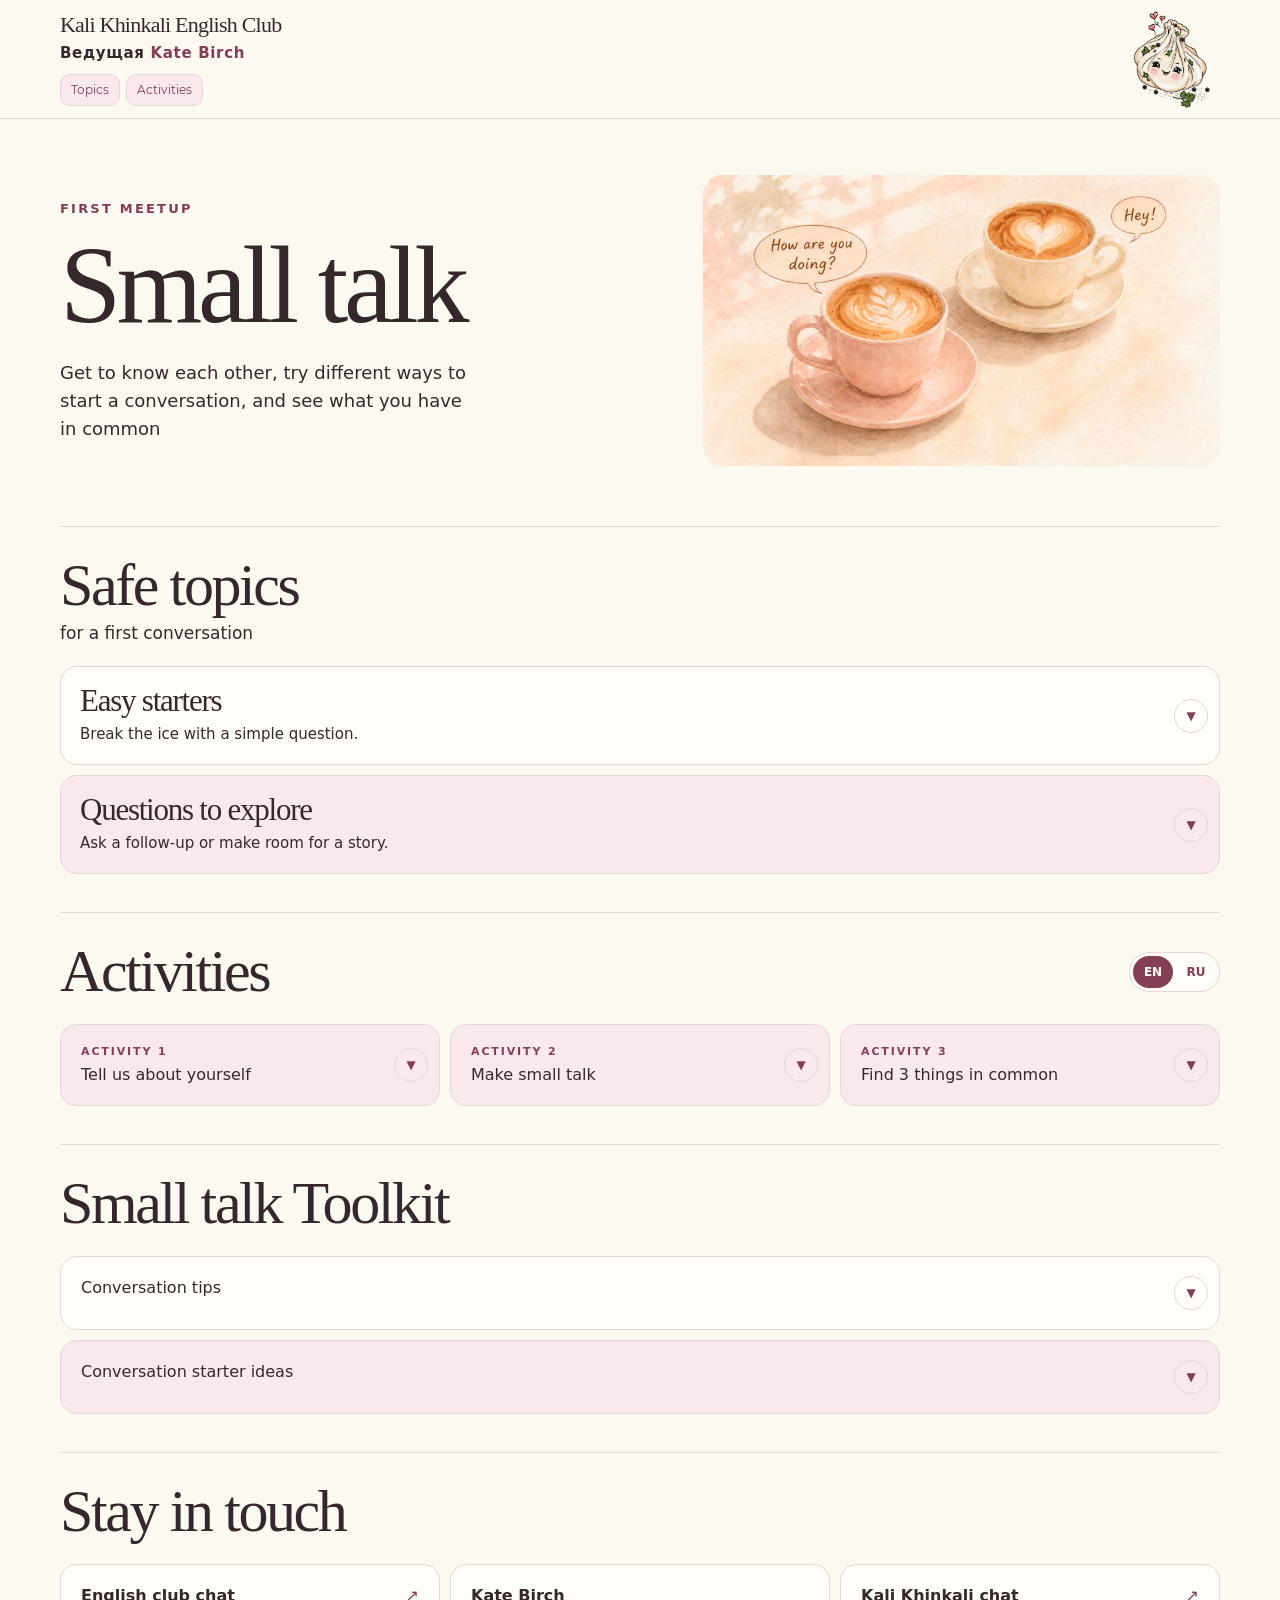
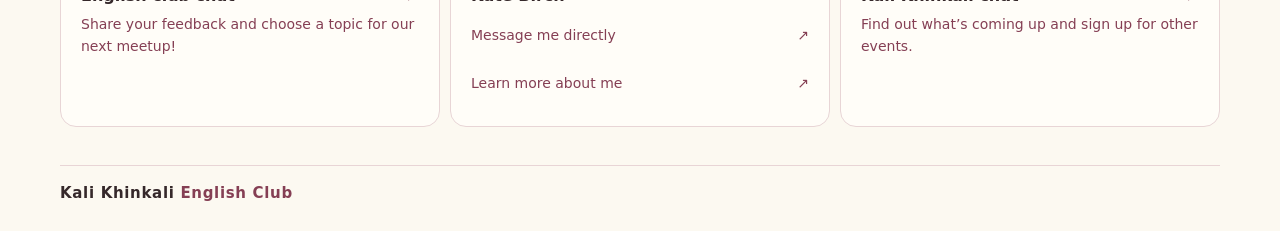
==== hobbies/index.html @ ee6b81dc "delete readme, init hobbies as copy of smalltalk" ====
<!DOCTYPE html>
<html lang="en">
<head>
<meta charset="utf-8">
<meta name="viewport" content="width=device-width,initial-scale=1">
<title>Kali Khinkali English Club · Small Talk</title>
<meta name="theme-color" content="#fcf9f1">
<meta name="description" content="Conversation prompts for the first Kali Khinkali English Club meetup.">
<link rel="stylesheet" href="styles.css">
</head>
<body id="top">
<a class="skip-link" href="#main">Skip to main content</a>
<header><div class="shell"><div class="brand-block"><a class="brand" href="#top">Kali Khinkali English Club</a><p class="host" lang="ru">Ведущая <span lang="en">Kate Birch</span></p></div><nav aria-label="Main navigation"><a href="#ideas">Topics</a><a href="#activities">Activities</a></nav><img class="header-mascot" src="assets/khinkali-cutout.png" width="640" height="640" alt="" aria-hidden="true"></div></header>
<main id="main" class="shell" tabindex="-1">
<section class="hero" aria-labelledby="title">
<div><p class="eyebrow">First meetup</p><h1 id="title">Small talk</h1><p>Get to know each other, try different ways to start a conversation, and see what you have in common</p></div>
<div class="hero-art" aria-hidden="true"><img src="assets/small-talk-coffee.png" width="1672" height="941" alt="" fetchpriority="high"></div>
</section>

<section id="ideas" class="page-section" aria-labelledby="ideas-title">
<div class="section-head"><h2 id="ideas-title"><strong>Safe topics</strong><span class="heading-subtitle">for a first conversation</span></h2></div>
<div class="idea-panels">
<article class="card"><details>
<summary><h3 class="summary-heading"><span class="card-title">Easy starters</span><span class="card-intro">Break the ice with a simple question.</span></h3></summary>
<div class="card-body question-groups"><details class="question-group topic-details"><summary class="topic-toggle"><h4>Getting to know each other</h4></summary><div class="topic-content"><ul><li><details class="question"><summary class="question-toggle"><span>Where are you from?</span><span class="translation-cue" aria-hidden="true">RU</span></summary><p class="question-translation" lang="ru">Откуда ты?</p></details></li><li><details class="question"><summary class="question-toggle"><span>What do you do?</span><span class="translation-cue" aria-hidden="true">RU</span></summary><p class="question-translation" lang="ru">Чем ты занимаешься?</p></details></li><li><details class="question"><summary class="question-toggle"><span>What do you like doing in your free time?</span><span class="translation-cue" aria-hidden="true">RU</span></summary><p class="question-translation" lang="ru">Что тебе нравится делать в свободное время?</p></details></li></ul></div></details><details class="question-group topic-details"><summary class="topic-toggle"><h4>Living in Georgia</h4></summary><div class="topic-content"><ul><li><details class="question"><summary class="question-toggle"><span>How long have you been in Georgia?</span><span class="translation-cue" aria-hidden="true">RU</span></summary><p class="question-translation" lang="ru">Как давно ты в Грузии?</p></details></li><li><details class="question"><summary class="question-toggle"><span>What are your favorite places in the city?</span><span class="translation-cue" aria-hidden="true">RU</span></summary><p class="question-translation" lang="ru">Какие у тебя любимые места в городе?</p></details></li><li><details class="question"><summary class="question-toggle"><span>Have you been anywhere else in Georgia?</span><span class="translation-cue" aria-hidden="true">RU</span></summary><p class="question-translation" lang="ru">Ты бывала где-нибудь ещё в Грузии?</p></details></li><li><details class="question"><summary class="question-toggle"><span>What part of Tbilisi do you live in? How do you like it there?</span><span class="translation-cue" aria-hidden="true">RU</span></summary><p class="question-translation" lang="ru">В каком районе Тбилиси ты живёшь? Как тебе там?</p></details></li><li><details class="question"><summary class="question-toggle"><span>Do you have a favorite Georgian dish?</span><span class="translation-cue" aria-hidden="true">RU</span></summary><p class="question-translation" lang="ru">У тебя есть любимое грузинское блюдо?</p></details></li></ul></div></details><details class="question-group topic-details"><summary class="topic-toggle"><h4>Languages</h4></summary><div class="topic-content"><ul><li><details class="question"><summary class="question-toggle"><span>What languages do you speak?</span><span class="translation-cue" aria-hidden="true">RU</span></summary><p class="question-translation" lang="ru">На каких языках ты говоришь?</p></details></li><li><details class="question"><summary class="question-toggle"><span>Why are you learning English?</span><span class="translation-cue" aria-hidden="true">RU</span></summary><p class="question-translation" lang="ru">Почему ты учишь английский?</p></details></li><li><details class="question"><summary class="question-toggle"><span>Do you speak any Georgian?</span><span class="translation-cue" aria-hidden="true">RU</span></summary><p class="question-translation" lang="ru">Ты говоришь по-грузински?</p></details></li></ul></div></details><details class="question-group topic-details"><summary class="topic-toggle"><h4>Meeting new people</h4></summary><div class="topic-content"><ul><li><details class="question"><summary class="question-toggle"><span>Do you prefer talking to people online or in person?</span><span class="translation-cue" aria-hidden="true">RU</span></summary><p class="question-translation" lang="ru">Ты предпочитаешь общаться с людьми онлайн или лично?</p></details></li><li><details class="question"><summary class="question-toggle"><span>Do you often meet new people in Tbilisi?</span><span class="translation-cue" aria-hidden="true">RU</span></summary><p class="question-translation" lang="ru">Ты часто знакомишься с новыми людьми в Тбилиси?</p></details></li><li><details class="question"><summary class="question-toggle"><span>What kind of events do you like to go to?</span><span class="translation-cue" aria-hidden="true">RU</span></summary><p class="question-translation" lang="ru">На какие мероприятия тебе нравится ходить?</p></details></li></ul></div></details><details class="question-group topic-details"><summary class="topic-toggle"><h4>Traveling</h4></summary><div class="topic-content"><ul><li><details class="question"><summary class="question-toggle"><span>Do you travel a lot?</span><span class="translation-cue" aria-hidden="true">RU</span></summary><p class="question-translation" lang="ru">Ты много путешествуешь?</p></details></li><li><details class="question"><summary class="question-toggle"><span>Where did you go on your last trip?</span><span class="translation-cue" aria-hidden="true">RU</span></summary><p class="question-translation" lang="ru">Куда ты ездила в последний раз?</p></details></li><li><details class="question"><summary class="question-toggle"><span>Where would you like to go next?</span><span class="translation-cue" aria-hidden="true">RU</span></summary><p class="question-translation" lang="ru">Куда тебе хотелось бы поехать в следующий раз?</p></details></li><li><details class="question"><summary class="question-toggle"><span>Where do you dream of going?</span><span class="translation-cue" aria-hidden="true">RU</span></summary><p class="question-translation" lang="ru">Куда ты мечтаешь поехать?</p></details></li></ul></div></details></div>
</details></article>
<article class="card"><details>
<summary><h3 class="summary-heading"><span class="card-title">Questions to explore</span><span class="card-intro">Ask a follow-up or make room for a story.</span></h3></summary>
<div class="card-body question-groups"><details class="question-group topic-details"><summary class="topic-toggle"><h4>Work</h4></summary><div class="topic-content"><span class="prompt-label">For example</span><ul><li><details class="question"><summary class="question-toggle"><span>What do you do?</span><span class="translation-cue" aria-hidden="true">RU</span></summary><p class="question-translation" lang="ru">Чем ты занимаешься?</p></details></li></ul><span class="prompt-label">Follow-ups</span><ul class="follow-up-questions"><li><details class="question"><summary class="question-toggle"><span>How did you get into that kind of work?</span><span class="translation-cue" aria-hidden="true">RU</span></summary><p class="question-translation" lang="ru">Как ты пришла в эту профессию?</p></details></li><li><details class="question"><summary class="question-toggle"><span>What’s a typical workday like for you?</span><span class="translation-cue" aria-hidden="true">RU</span></summary><p class="question-translation" lang="ru">Как проходит твой обычный рабочий день?</p></details></li><li><details class="question"><summary class="question-toggle"><span>What do you enjoy most about your work?</span><span class="translation-cue" aria-hidden="true">RU</span></summary><p class="question-translation" lang="ru">Что тебе больше всего нравится в твоей работе?</p></details></li><li><details class="question"><summary class="question-toggle"><span>What’s the most challenging part of your job?</span><span class="translation-cue" aria-hidden="true">RU</span></summary><p class="question-translation" lang="ru">Что самое сложное в твоей работе?</p></details></li><li><details class="question"><summary class="question-toggle"><span>What surprised you most when you started this job?</span><span class="translation-cue" aria-hidden="true">RU</span></summary><p class="question-translation" lang="ru">Что больше всего удивило тебя, когда ты начала работать на этой работе?</p></details></li></ul><details class="deeper-details"><summary class="deeper-toggle">Go a little deeper</summary><ul><li><details class="question"><summary class="question-toggle"><span>What did you want to be when you were younger?</span><span class="translation-cue" aria-hidden="true">RU</span></summary><p class="question-translation" lang="ru">Кем ты хотела стать в детстве или юности?</p></details></li><li><details class="question"><summary class="question-toggle"><span>What would surprise people about the work you do?</span><span class="translation-cue" aria-hidden="true">RU</span></summary><p class="question-translation" lang="ru">Что могло бы удивить людей в твоей работе?</p></details></li><li><details class="question"><summary class="question-toggle"><span>What’s something you learned at work that’s useful in everyday life?</span><span class="translation-cue" aria-hidden="true">RU</span></summary><p class="question-translation" lang="ru">Чему ты научилась на работе, что пригодилось в повседневной жизни?</p></details></li><li><details class="question"><summary class="question-toggle"><span>If you could try a completely different job for a week, what would you choose? Why?</span><span class="translation-cue" aria-hidden="true">RU</span></summary><p class="question-translation" lang="ru">Если бы можно было на неделю попробовать совершенно другую работу, что бы ты выбрала? Почему?</p></details></li></ul></details></div></details><details class="question-group topic-details"><summary class="topic-toggle"><h4>Living in Georgia</h4></summary><div class="topic-content"><span class="prompt-label">For example</span><ul><li><details class="question"><summary class="question-toggle"><span>How long have you been living in Tbilisi?</span><span class="translation-cue" aria-hidden="true">RU</span></summary><p class="question-translation" lang="ru">Как давно ты живёшь в Тбилиси?</p></details></li></ul><span class="prompt-label">Follow-ups</span><ul class="follow-up-questions"><li><details class="question"><summary class="question-toggle"><span>Why did you choose Georgia?</span><span class="translation-cue" aria-hidden="true">RU</span></summary><p class="question-translation" lang="ru">Почему ты выбрала Грузию?</p></details></li><li><details class="question"><summary class="question-toggle"><span>Have you tried living in any other cities or countries?</span><span class="translation-cue" aria-hidden="true">RU</span></summary><p class="question-translation" lang="ru">Ты пробовала жить в других городах или странах?</p></details></li><li><details class="question"><summary class="question-toggle"><span>Would you like to stay here long term? Why or why not?</span><span class="translation-cue" aria-hidden="true">RU</span></summary><p class="question-translation" lang="ru">Тебе хотелось бы остаться здесь надолго? Почему да или почему нет?</p></details></li></ul><details class="deeper-details"><summary class="deeper-toggle">Go a little deeper</summary><ul><li><details class="question"><summary class="question-toggle"><span>What was your first impression of Tbilisi? Has it changed?</span><span class="translation-cue" aria-hidden="true">RU</span></summary><p class="question-translation" lang="ru">Каким было твоё первое впечатление от Тбилиси? Изменилось ли оно?</p></details></li><li><details class="question"><summary class="question-toggle"><span>Have you picked up any new habits since you moved here?</span><span class="translation-cue" aria-hidden="true">RU</span></summary><p class="question-translation" lang="ru">Появились ли у тебя новые привычки после переезда сюда?</p></details></li><li><details class="question"><summary class="question-toggle"><span>Does Tbilisi feel like home to you? If so, when did it start to feel that way?</span><span class="translation-cue" aria-hidden="true">RU</span></summary><p class="question-translation" lang="ru">Чувствуешь ли ты себя в Тбилиси как дома? Если да, когда появилось это ощущение?</p></details></li></ul></details></div></details><details class="question-group topic-details"><summary class="topic-toggle"><h4>Languages</h4></summary><div class="topic-content"><span class="prompt-label">For example</span><ul><li><details class="question"><summary class="question-toggle"><span>Why are you learning English?</span><span class="translation-cue" aria-hidden="true">RU</span></summary><p class="question-translation" lang="ru">Почему ты учишь английский?</p></details></li></ul><span class="prompt-label">Follow-ups</span><ul class="follow-up-questions"><li><details class="question"><summary class="question-toggle"><span>Who do you usually speak English with?</span><span class="translation-cue" aria-hidden="true">RU</span></summary><p class="question-translation" lang="ru">С кем ты обычно говоришь по-английски?</p></details></li><li><details class="question"><summary class="question-toggle"><span>What do you like doing in English?</span><span class="translation-cue" aria-hidden="true">RU</span></summary><p class="question-translation" lang="ru">Что тебе нравится делать на английском?</p></details></li><li><details class="question"><summary class="question-toggle"><span>What would you like to improve?</span><span class="translation-cue" aria-hidden="true">RU</span></summary><p class="question-translation" lang="ru">Что тебе хотелось бы улучшить?</p></details></li><li><details class="question"><summary class="question-toggle"><span>What’s the hardest part of learning English for you?</span><span class="translation-cue" aria-hidden="true">RU</span></summary><p class="question-translation" lang="ru">Что для тебя самое сложное в изучении английского?</p></details></li><li><details class="question"><summary class="question-toggle"><span>What helps you learn English?</span><span class="translation-cue" aria-hidden="true">RU</span></summary><p class="question-translation" lang="ru">Что помогает тебе учить английский?</p></details></li></ul><details class="deeper-details"><summary class="deeper-toggle">Go a little deeper</summary><ul><li><details class="question"><summary class="question-toggle"><span>Do you feel like a different person when you speak another language? In what way?</span><span class="translation-cue" aria-hidden="true">RU</span></summary><p class="question-translation" lang="ru">Чувствуешь ли ты себя другим человеком, когда говоришь на другом языке? В чём это проявляется?</p></details></li><li><details class="question"><summary class="question-toggle"><span>Do you remember the first time you spoke English with someone from another country? How did you feel?</span><span class="translation-cue" aria-hidden="true">RU</span></summary><p class="question-translation" lang="ru">Ты помнишь, как впервые говорила по-английски с человеком из другой страны? Что ты чувствовала?</p></details></li><li><details class="question"><summary class="question-toggle"><span>Have you ever had a funny or embarrassing moment while speaking another language? What happened?</span><span class="translation-cue" aria-hidden="true">RU</span></summary><p class="question-translation" lang="ru">Бывали ли у тебя смешные или неловкие ситуации, когда ты говорила на другом языке? Что произошло?</p></details></li></ul></details></div></details><details class="question-group topic-details"><summary class="topic-toggle"><h4>Meeting new people</h4></summary><div class="topic-content"><span class="prompt-label">For example</span><ul><li><details class="question"><summary class="question-toggle"><span>Where do you usually meet new people?</span><span class="translation-cue" aria-hidden="true">RU</span></summary><p class="question-translation" lang="ru">Где ты обычно знакомишься с новыми людьми?</p></details></li></ul><span class="prompt-label">Follow-ups</span><ul class="follow-up-questions"><li><details class="question"><summary class="question-toggle"><span>Are you more of an introvert or an extrovert? Why do you think so?</span><span class="translation-cue" aria-hidden="true">RU</span></summary><p class="question-translation" lang="ru">Ты скорее интроверт или экстраверт? Почему ты так думаешь?</p></details></li><li><details class="question"><summary class="question-toggle"><span>Do you prefer talking one-on-one or in a big group?</span><span class="translation-cue" aria-hidden="true">RU</span></summary><p class="question-translation" lang="ru">Ты предпочитаешь общаться один на один или в большой компании?</p></details></li><li><details class="question"><summary class="question-toggle"><span>What do you think about online communication?</span><span class="translation-cue" aria-hidden="true">RU</span></summary><p class="question-translation" lang="ru">Что ты думаешь об общении онлайн?</p></details></li><li><details class="question"><summary class="question-toggle"><span>Do you think you can make real friends at events like this?</span><span class="translation-cue" aria-hidden="true">RU</span></summary><p class="question-translation" lang="ru">Как ты думаешь, можно ли найти настоящих друзей на таких мероприятиях?</p></details></li><li><details class="question"><summary class="question-toggle"><span>Have you ever tried to make friends with someone from another country?</span><span class="translation-cue" aria-hidden="true">RU</span></summary><p class="question-translation" lang="ru">Ты когда-нибудь пробовала подружиться с человеком из другой страны?</p></details></li></ul><details class="deeper-details"><summary class="deeper-toggle">Go a little deeper</summary><ul><li><details class="question"><summary class="question-toggle"><span>Have you made any friends in Tbilisi yet? If so, what advice would you give someone who’s new here?</span><span class="translation-cue" aria-hidden="true">RU</span></summary><p class="question-translation" lang="ru">Ты уже нашла друзей в Тбилиси? Если да, что бы ты посоветовала тем, кто только приехал?</p></details></li><li><details class="question"><summary class="question-toggle"><span>What makes you want to see someone again after meeting them for the first time?</span><span class="translation-cue" aria-hidden="true">RU</span></summary><p class="question-translation" lang="ru">Что вызывает у тебя желание снова увидеться с человеком после первого знакомства?</p></details></li><li><details class="question"><summary class="question-toggle"><span>When do you start thinking of someone as a friend?</span><span class="translation-cue" aria-hidden="true">RU</span></summary><p class="question-translation" lang="ru">В какой момент ты начинаешь считать человека другом?</p></details></li><li><details class="question"><summary class="question-toggle"><span>Have you ever met someone you didn’t think you’d get along with at first but ended up becoming friends with? What changed?</span><span class="translation-cue" aria-hidden="true">RU</span></summary><p class="question-translation" lang="ru">Бывало ли так, что сначала тебе казалось, что вы с человеком не поладите, а в итоге вы подружились? Что изменилось?</p></details></li><li><details class="question"><summary class="question-toggle"><span>Have you ever become friends with someone whose life was very different from yours? What brought you together?</span><span class="translation-cue" aria-hidden="true">RU</span></summary><p class="question-translation" lang="ru">Случалось ли тебе подружиться с человеком, чья жизнь сильно отличалась от твоей? Что вас сблизило?</p></details></li></ul></details></div></details><details class="question-group topic-details"><summary class="topic-toggle"><h4>Traveling</h4></summary><div class="topic-content"><span class="prompt-label">For example</span><ul><li><details class="question"><summary class="question-toggle"><span>Do you travel a lot?</span><span class="translation-cue" aria-hidden="true">RU</span></summary><p class="question-translation" lang="ru">Ты много путешествуешь?</p></details></li></ul><span class="prompt-label">Follow-ups</span><ul class="follow-up-questions"><li><details class="question"><summary class="question-toggle"><span>Do you prefer traveling alone or with other people?</span><span class="translation-cue" aria-hidden="true">RU</span></summary><p class="question-translation" lang="ru">Ты предпочитаешь путешествовать в одиночку или с другими людьми?</p></details></li><li><details class="question"><summary class="question-toggle"><span>Do you usually plan your trips in advance or just go with the flow?</span><span class="translation-cue" aria-hidden="true">RU</span></summary><p class="question-translation" lang="ru">Ты обычно планируешь поездки заранее или действуешь по обстоятельствам?</p></details></li><li><details class="question"><summary class="question-toggle"><span>Is there anywhere in Georgia you’d like to visit?</span><span class="translation-cue" aria-hidden="true">RU</span></summary><p class="question-translation" lang="ru">Есть ли в Грузии место, которое тебе хотелось бы посетить?</p></details></li><li><details class="question"><summary class="question-toggle"><span>Is there a place you’re gonna visit soon?</span><span class="translation-cue" aria-hidden="true">RU</span></summary><p class="question-translation" lang="ru">Есть ли место, куда ты собираешься поехать в ближайшее время?</p></details></li></ul><details class="deeper-details"><summary class="deeper-toggle">Go a little deeper</summary><ul><li><details class="question"><summary class="question-toggle"><span>Why do people travel?</span><span class="translation-cue" aria-hidden="true">RU</span></summary><p class="question-translation" lang="ru">Почему люди путешествуют?</p></details></li><li><details class="question"><summary class="question-toggle"><span>What’s the most beautiful place you’ve ever visited? What made it so special?</span><span class="translation-cue" aria-hidden="true">RU</span></summary><p class="question-translation" lang="ru">Какое самое красивое место ты когда-либо посещала? Что сделало его таким особенным?</p></details></li><li><details class="question"><summary class="question-toggle"><span>Is there a place that disappointed you?</span><span class="translation-cue" aria-hidden="true">RU</span></summary><p class="question-translation" lang="ru">Есть ли место, которое тебя разочаровало?</p></details></li><li><details class="question"><summary class="question-toggle"><span>Could you live as a nomad? Why?</span><span class="translation-cue" aria-hidden="true">RU</span></summary><p class="question-translation" lang="ru">Ты смогла бы вести кочевой образ жизни? Почему?</p></details></li><li><details class="question"><summary class="question-toggle"><span>If you were a tourist in Georgia, what would you visit first?</span><span class="translation-cue" aria-hidden="true">RU</span></summary><p class="question-translation" lang="ru">Если бы ты была туристкой в Грузии, что бы ты посетила в первую очередь?</p></details></li><li><details class="question"><summary class="question-toggle"><span>Have you ever visited a place and thought, “I could live here”? What made you feel that way?</span><span class="translation-cue" aria-hidden="true">RU</span></summary><p class="question-translation" lang="ru">Бывало ли, что ты приезжала куда-то и думала: «Я могла бы здесь жить»? Что вызвало это ощущение?</p></details></li></ul></details></div></details></div>
</details></article>
</div>
</section>
<section id="activities" class="page-section" aria-labelledby="activities-title">
<div class="section-head"><h2 id="activities-title">Activities</h2><div class="activities-language" role="group" aria-label="Activity language" hidden><button type="button" data-activities-language="en" aria-pressed="true" lang="en" aria-label="English">EN</button><button type="button" data-activities-language="ru" aria-pressed="false" lang="ru" aria-label="Русский">RU</button></div></div>
<ol class="section-cards activity-list">
<li class="section-card"><details class="activity-details"><summary class="activity-summary"><h3><span class="eyebrow"><span data-activity-ru="Активность 1">Activity 1</span></span><span class="activity-title"><span data-activity-ru="Расскажи о себе">Tell us about yourself</span></span></h3></summary><div class="activity-content"><ol class="activity-steps"><li><span data-activity-ru="Назови своё имя">Say your name</span></li><li><span data-activity-ru="Поделись одним фактом о себе">Share one fact about yourself</span><span class="activity-examples"><span data-activity-ru="(работа / хобби / родной город / ">(job / hobby / hometown / </span><em><span data-activity-ru="и т. д.">etc.</span></em>)</span></li><li><span data-activity-ru="Расскажи об одной вещи, которая порадовала тебя на этой неделе">Tell us about one thing that made you happy this week</span></li></ol></div></details></li>
<li class="section-card"><details class="activity-details"><summary class="activity-summary"><h3><span class="eyebrow"><span data-activity-ru="Активность 2">Activity 2</span></span><span class="activity-title"><span data-activity-ru="Начни непринуждённый разговор">Make small talk</span></span></h3></summary><div class="activity-content"><p class="role-label"><span data-activity-ru="Выбери роль:">Choose your role:</span></p><div class="role-options"><details class="role-option"><summary class="role-toggle"><span data-activity-ru="Стоящая">Stayer</span></summary><div class="role-content"><ul class="role-rules"><li><span data-activity-ru="Оставайся на своём месте">Stay where you are</span></li><li><span data-activity-ru="Не читай свою карточку">Don’t read your card</span></li></ul><p><span data-activity-ru="Дай партнёрше начать разговор. Отвечай и поддерживай беседу">Let your partner start the conversation. Respond and support it</span></p><p><span data-activity-ru="После каждого трёхминутного разговора:">After each 3-minute conversation:</span></p><ol class="activity-steps"><li><span data-activity-ru="Обменяйся карточками с партнёршей">Swap cards with your partner</span></li><li><span data-activity-ru="Оставайся на месте и жди новую партнёршу">Stay where you are and wait for a new partner</span></li></ol></div></details><details class="role-option"><summary class="role-toggle"><span data-activity-ru="Перемещающаяся">Mover</span></summary><div class="role-content"><ul class="role-rules"><li><span data-activity-ru="Прочитай свою карточку и подойди к участнице, которая остаётся на месте">Read your card and go up to a stayer</span></li><li><span data-activity-ru="Используй идею на карточке, чтобы начать разговор">Use the idea on your card to start a conversation</span></li></ul><p><span data-activity-ru="После каждого трёхминутного разговора:">After each 3-minute conversation:</span></p><ol class="activity-steps"><li><span data-activity-ru="Обменяйся карточками с партнёршей">Swap cards with your partner</span></li><li><span data-activity-ru="Перейди к следующей участнице, которая остаётся на месте">Move to the next stayer</span></li></ol></div></details></div></div></details></li>
<li class="section-card"><details class="activity-details"><summary class="activity-summary"><h3><span class="eyebrow"><span data-activity-ru="Активность 3">Activity 3</span></span><span class="activity-title"><span data-activity-ru="Найди 3 общие черты">Find 3 things in common</span></span></h3></summary><div class="activity-content"><ol class="activity-steps"><li><span data-activity-ru="Объединись в группу с людьми, которых ты ещё плохо знаешь">Work in groups with people you don’t know well</span></li><li><span data-activity-ru="Найди 3 вещи, которые объединяют всех в твоей группе">Find 3 things you all have in common</span><span class="activity-examples"><span data-activity-ru="(хобби / привычки / любимые места / ">(hobbies / habits / favorite places / </span><em><span data-activity-ru="и т. д.">etc.</span></em>)</span></li><li><span data-activity-ru="Задавай уточняющие вопросы и обсуждай каждый пункт подробнее">Ask follow-up questions and talk a little more about each one</span></li></ol></div></details></li>
</ol>
</section>
<section id="resources" class="page-section" aria-labelledby="resources-title">
<div class="section-head"><h2 id="resources-title">Small talk Toolkit</h2></div>
<div class="toolkit-panels">
<details class="card activity-details"><summary class="activity-summary"><h3>Conversation tips</h3></summary><div class="activity-content toolkit-content">
<p>Don’t be afraid to say hello first.</p>
<ul class="conversation-tips">
<li>Open with a simple question. Listen to the answer and ask follow-up questions. When a topic interests you both, talk about it a little more.</li>
<li>Look for something you have in common. Compare your experiences and share a few details.</li>
<li>Not sure what to talk about? Try one of <a class="inline-link" href="#ideas">the safe topics</a>.</li>
</ul>
<p>If you’d like to stay in touch, suggest swapping contact info.</p>
</div></details>
<details class="card activity-details"><summary class="activity-summary"><h3>Conversation starter ideas</h3></summary><div class="activity-content toolkit-content">
<ul class="starter-ideas">
<li><strong>Introduce yourself directly</strong><em>Hi, I’m Kate. I don’t think we’ve met.</em></li>
<li><strong>Just ask how they are</strong><em>Hey, how are you doing today?</em></li>
<li><strong>Talk about the weather</strong><em>It’s surprisingly warm today, don’t you think?</em></li>
<li><strong>Give a compliment</strong><em>I love your earrings!</em></li>
<li><strong>Use the context</strong><em>Have you been to this café before?</em></li>
<li><strong>Ask for their opinion</strong><em>Do you think the pancakes here are good?</em></li>
<li><strong>Ask for a recommendation</strong><em>Do you know any good parks around here? I’d like to go for a short walk after the meetup.</em></li>
<li><strong>Ask about something they shared earlier</strong><em>You mentioned you’re learning Georgian. How’s it going?</em></li>
<li><strong>Mention something you have in common</strong><em>I’ve heard you live in Saburtalo. Me too!</em></li>
<li><strong>Share something about your day</strong><em>You know, I’ve had a crazy morning. How about you?</em></li>
<li><strong>Ask about holiday plans</strong><em>Do you already know what you’re gonna do on New Year’s Eve?</em></li>
<li><strong>Share some news</strong><em>Have you heard about the Thirty Seconds to Mars concert next year?</em></li>
</ul>
</div></details>
</div>
</section>
<section id="contacts" class="page-section" aria-labelledby="contacts-title">
<div class="section-head"><h2 id="contacts-title">Stay in touch</h2></div>
<ul class="section-cards contact-list">
<li class="section-card contact-link-card"><a class="contact-link" href="https://t.me/+-bTVU9YNITA4Zjli"><h3>English club chat</h3><span class="contact-arrow" aria-hidden="true">↗</span><p>Share your feedback and choose a topic for our next meetup!</p></a></li>
<li class="section-card"><h3>Kate Birch</h3><div class="contact-actions"><a href="https://t.me/katebirch">Message me directly <span aria-hidden="true">↗</span></a><a href="https://t.me/kate_birch">Learn more about me <span aria-hidden="true">↗</span></a></div></li>
<li class="section-card contact-link-card"><a class="contact-link" href="https://t.me/c/4412423089/3"><h3>Kali Khinkali chat</h3><span class="contact-arrow" aria-hidden="true">↗</span><p>Find out what’s coming up and sign up for other events.</p></a></li>
</ul>
</section>
<footer><span class="footer-name">Kali Khinkali</span> English Club</footer>
</main>
<script src="script.js"></script>
</body>
</html>
---- hobbies/styles.css ----
@font-face{font-family:"Arimo";src:url("assets/fonts/Arimo-Variable.ttf") format("truetype");font-weight:400 700;font-style:normal;font-display:swap}
@font-face{font-family:"Club Montserrat";src:url("assets/fonts/Montserrat-Regular.ttf") format("truetype");font-weight:400;font-style:normal;font-display:swap}
@font-face{font-family:"Club Montserrat";src:url("assets/fonts/Montserrat-Bold.ttf") format("truetype");font-weight:700;font-style:normal;font-display:swap}
:root{--ivory:#fcf9f1;--ink:#35282a;--muted:#35282a;--rose:#f5dce1;--accent:#853f54;--line:#e8d5d6;--white:#fffdf8}
*{box-sizing:border-box}
html{scroll-behavior:smooth;scroll-padding-top:var(--header-height,140px)}
body{margin:0;background:var(--ivory);color:var(--ink);font:16px/1.55 system-ui,sans-serif}
a{color:inherit}
.inline-link{color:var(--accent);text-underline-offset:3px}
:focus-visible{outline:3px solid var(--accent);outline-offset:3px}
.shell{width:min(1160px,calc(100% - 32px));margin-inline:auto}
header{position:sticky;top:0;z-index:5;background:var(--ivory);border-bottom:1px solid var(--line)}
header .shell{display:flex;flex-direction:column;align-items:flex-start;justify-content:center;gap:4px;padding-block:12px}
.brand-block{min-width:0}
header .shell{position:relative;isolation:isolate}
.header-mascot{position:absolute;right:-12px;top:0;width:auto;height:100%;object-fit:contain;pointer-events:none;z-index:-1}
.brand{display:inline-block;font:400 clamp(18px,4.6vw,22px)/1.2 Georgia,serif;text-decoration:none;letter-spacing:-.035em}
.host{margin:2px 0 0;color:var(--muted);font:600 15px/1.5 system-ui,sans-serif;letter-spacing:.045em}
.host span{color:var(--accent)}

nav{display:flex;margin-top:6px;align-self:flex-start;justify-content:flex-start;gap:6px;font:400 12px/1.5 "Club Montserrat",sans-serif;color:var(--accent)}
nav a{display:inline-flex;align-items:center;justify-content:center;min-height:32px;padding:5px 10px;border:1px solid var(--line);border-radius:10px;background:#f9e9ec;text-decoration:none;white-space:nowrap}
nav a:hover{background:#f9e9ec;border-color:var(--accent)}
.hero{--hero-spacing:12px;display:grid;row-gap:var(--hero-spacing);column-gap:22px;align-items:center;padding:29px 0 28px}
.eyebrow{margin:0 0 8px;color:var(--accent);text-transform:uppercase;font-size:11px;font-weight:750;letter-spacing:.17em}
.hero .eyebrow{font-size:13px}
h1,h2,.card-title{font-family:Georgia,serif;font-weight:400;line-height:1.06;letter-spacing:-.04em;margin:0}
h1{font-size:clamp(49px,11vw,70px)}
h2{font-size:clamp(32px,7.7vw,43px);font-weight:400}
#ideas-title strong{font-weight:400}
.heading-subtitle{display:block;margin-top:3px;font:400 17px/1.5 system-ui,sans-serif;letter-spacing:normal;color:var(--muted)}
.hero p:not(.eyebrow){max-width:410px;color:var(--muted);margin:var(--hero-spacing) 0 0}
.cta{display:inline-flex;gap:14px;align-items:center;min-height:44px;padding:9px 17px;background:var(--accent);color:white;border-radius:100px;text-decoration:none;font-size:14px;font-weight:650}
.art{height:136px;border:1px solid #edcdd6;border-radius:19px;position:relative;overflow:hidden;background:radial-gradient(ellipse at 74% 22%,#fcebf0 0%,transparent 58%),#f4d6de;isolation:isolate}
.hero-art{position:relative;min-width:0;overflow:hidden;border-radius:19px}
.hero-art img{display:block;width:100%;height:auto}
.orbit{position:absolute;inset:17% 8%;border:1px solid #bc7a8b;border-radius:50%;transform:rotate(-14deg);opacity:.4}
.orbit.second{transform:rotate(14deg);inset:12% 10%;opacity:.23}
.bubble{position:absolute;font:italic clamp(20px,5.2vw,27px) Georgia,serif;padding:.46em .68em;background:var(--white);border-radius:15px;box-shadow:0 8px 18px #713a4a15;white-space:nowrap}
.bubble::after{content:"";position:absolute;bottom:-5px;width:13px;height:15px;background:inherit;transform:skewY(-32deg);border-radius:0 0 3px 3px}
.bubble.one{top:17%;left:15%;transform:rotate(-7deg)}
.bubble.one::after{left:19%}
.bubble.two{right:12%;bottom:19%;transform:rotate(7deg);background:#9b5268;color:#fff9f5}
.bubble.two::after{right:20%}
.spark{position:absolute;color:#a55a6e;font:19px Georgia,serif;right:17%;top:14%}
.spark.low{left:17%;top:auto;bottom:12%;font-size:14px}
section{scroll-margin-top:16px}
.section-head{border-top:1px solid var(--line);padding:22px 0 16px}
.section-head p{margin:6px 0 0;color:var(--muted);font-size:15px}
.grid{display:grid;grid-template-columns:minmax(0,1fr);gap:10px;align-items:start}
.card{background:var(--white);border:1px solid var(--line);border-radius:17px}
.card:nth-child(even){background:#f9e9ec}
summary{cursor:pointer;list-style:none;position:relative;padding:15px 52px 15px 16px;min-height:72px;touch-action:manipulation;border-radius:16px}
summary::-webkit-details-marker{display:none}
summary::after{content:'▼';position:absolute;right:11px;top:50%;translate:0 -50%;width:32px;height:32px;border:1px solid var(--line);border-radius:50%;display:grid;place-items:center;color:var(--accent);font-size:12px;line-height:1}
details[open]>summary::after{content:'▲'}
.card-title{display:block;font-size:25px}
.card-intro{display:block;color:var(--muted);margin-top:5px;font-size:15px}
.card-body{margin:0 16px;padding:0 0 16px;border-top:1px solid var(--line)}
.card-body ul{padding-left:18px;margin:8px 0 0}
.card-body>ul:first-child{margin-top:13px}
li+li{margin-top:9px}
.prompt-label{display:block;color:var(--accent);font-size:13px;margin-top:13px;font-weight:700}
.activity{display:grid;gap:12px;background:var(--rose);border-radius:18px;padding:21px;margin:28px 0}
.activity p{margin:0;align-self:center}
.activity .eyebrow{margin-bottom:8px}
footer{padding:16px 0 26px;border-top:1px solid var(--line);color:var(--accent);font:600 15px/1.5 system-ui,sans-serif;letter-spacing:.045em}
.footer-name{color:var(--ink)}
@media(min-width:640px){
.shell{width:min(1160px,calc(100% - 56px))}
header .shell{min-height:86px}nav{gap:6px;font-size:12px}
.hero{grid-template-columns:1fr .88fr;column-gap:30px;padding:43px 0}
h1{font-size:clamp(65px,9vw,110px)}
h2{font-size:clamp(40px,5vw,60px)}
.art{height:240px;border-radius:25px}
.bubble{font-size:clamp(24px,3.2vw,38px);padding:.57em .72em}
.bubble.one{top:24%}.bubble.two{bottom:24%}
.section-head{display:flex;align-items:end;justify-content:space-between;gap:18px;padding:27px 0 20px}
.grid{grid-template-columns:repeat(2,minmax(0,1fr));gap:14px}
summary{padding:18px 54px 18px 19px}
.card-title{font-size:30px}.card-body{margin-inline:19px}
.activity{grid-template-columns:1fr 1fr;gap:24px;padding:28px;margin:34px 0}
}
@media(min-width:980px){
.shell{width:min(1160px,calc(100% - 88px))}
.hero{--hero-spacing:16px;padding:56px 0 60px;column-gap:56px}
.hero p:not(.eyebrow){font-size:18px}
.art{height:320px}
.grid{grid-template-columns:repeat(3,minmax(0,1fr));gap:16px}
}
@media(prefers-reduced-motion:reduce){html{scroll-behavior:auto}}

.page-section{margin-bottom:28px}
.idea-panels,.section-cards{display:grid;gap:10px}
.idea-panels .card-title{font-size:clamp(23px,5.8vw,31px)}
.question-group{min-width:0;padding-top:14px}
.question-group+.question-group{margin-top:14px;border-top:1px solid var(--line)}
.question-group h4{margin:0;font-family:system-ui,sans-serif;font-size:15px;font-weight:700;font-style:italic;color:var(--ink)}
.topic-details{align-self:start;padding-top:0}
.topic-details>.topic-toggle{min-height:48px;padding:12px 44px 12px 0;border-radius:8px}
.topic-toggle::after{right:0;width:26px;height:26px;font-size:10px}
.topic-content{padding-bottom:8px}
.topic-content>ul{margin-top:0}
.deeper-details{margin-top:12px;border-top:1px solid var(--line)}
.deeper-details>.deeper-toggle{min-height:44px;padding:10px 40px 10px 0;border-radius:8px;color:var(--accent);font-size:13px;font-weight:700}
.deeper-toggle::after{right:0;width:24px;height:24px;font-size:10px}
.section-cards{list-style:none;padding:0;margin:0}
.section-cards li+li{margin-top:0}
.section-card,.resource-panel{background:var(--white);border:1px solid var(--line);border-radius:16px;padding:15px 16px}
.section-card .eyebrow{display:block;margin:0}
.section-card h3{font-size:16px;line-height:1.35;margin:0}
.section-card .eyebrow+h3{margin-top:4px}
.activity-list .section-card,.resource-panel{background:#f9e9ec}
.activity-steps{margin:12px 0 0;padding-left:0;list-style:none;counter-reset:activity-step;font-size:15px;line-height:1.55}
.activity-steps>li{position:relative;counter-increment:activity-step;padding-left:34px;min-height:25px}
.activity-steps>li::before{content:counter(activity-step);position:absolute;left:0;top:0;width:25px;height:25px;display:grid;place-items:center;border:1px solid var(--line);border-radius:50%;background:var(--ivory);color:var(--accent);font:600 12px/1 system-ui,sans-serif}
.activity-steps li+li{margin-top:10px}
.activity-examples{display:block;margin-top:3px;color:var(--muted)}
.role-label{margin:0 0 10px;font-size:15px;font-weight:600}
.activities-language:not([hidden]){display:inline-flex;align-self:flex-start;gap:3px;margin-top:12px;padding:3px;border:1px solid var(--line);border-radius:100px;background:var(--white)}
.activities-language button{min-height:32px;min-width:40px;padding:5px 9px;border:0;border-radius:100px;background:transparent;color:var(--accent);font:600 12px/1.5 system-ui,sans-serif;cursor:pointer;touch-action:manipulation}
.activities-language button[aria-pressed="true"]{background:var(--accent);color:var(--white)}
.activities-language button:hover{box-shadow:inset 0 0 0 1px var(--accent)}
@media(min-width:640px){.activities-language:not([hidden]){align-self:center;margin-top:0}}
.role-options{display:grid;gap:8px}
.role-option{border:1px solid var(--line);border-radius:12px;background:var(--white)}
.role-toggle{min-height:44px;padding:10px 48px 10px 12px;border-radius:11px;font-size:14px;font-weight:600;color:var(--accent)}
.role-toggle::after{right:10px;width:24px;height:24px;font-size:10px}
.role-content{margin:0 12px;padding:10px 0 12px;border-top:1px solid var(--line);font-size:15px;line-height:1.55}
.role-content p{margin:14px 0 10px}
.role-rules{margin:0;padding-left:18px;list-style:disc}
.role-rules>li+li{margin-top:6px}
.activity-list{align-items:start}
.activity-list .section-card{padding:0}
.activity-summary{padding:15px 52px 15px 16px}
.activity-summary::after{content:'▼';font-size:12px}
.activity-details[open]>.activity-summary::after{content:'▲'}
.activity-title{display:block;margin-top:4px;font-weight:400}
.activity-content{margin:0 16px;padding:12px 0 16px;border-top:1px solid var(--line)}
.activity-content .activity-steps,.activity-content .placeholder{margin-top:0}
@media(min-width:640px){.activity-details>.activity-summary{padding:20px 54px 20px 20px}.activity-content{margin-inline:20px;padding-bottom:20px}}
.resource-panel p{margin:0;color:var(--muted)}
.toolkit-panels{display:grid;gap:10px;align-items:start}
.toolkit-panels h3{margin:0;font-size:16px;font-weight:400;line-height:1.35}
.toolkit-content{font-size:15px;line-height:1.6}
.toolkit-content p{margin:0}
.starter-ideas{list-style:none;margin:0;padding:0}
.starter-ideas li+li{margin-top:18px}
.starter-ideas strong,.starter-ideas em{display:block}
.starter-ideas em{margin-top:3px;color:var(--muted)}
.toolkit-content p:last-child{margin-top:16px}
.conversation-tips{list-style:none;padding:0;margin:16px 0}
.conversation-tips li{position:relative;padding-left:20px}
.conversation-tips li::before{content:'–';position:absolute;left:0;color:var(--accent)}
.contact-list .contact-link-card{padding:0}
.contact-link{display:grid;grid-template-columns:minmax(0,1fr) auto;grid-template-rows:auto 1fr;align-items:start;gap:8px 12px;padding:15px 16px;min-height:56px;height:100%;border-radius:15px;text-decoration:none;color:var(--ink)}
.contact-arrow{color:var(--accent);line-height:1.35}
.contact-link p{grid-column:1 / -1;margin:0;font-size:14px;line-height:1.55;color:var(--accent)}
.contact-link:hover{background:#f9e9ec}
.contact-actions{display:grid;gap:4px;margin-top:8px}
.contact-actions a{display:flex;align-items:center;justify-content:space-between;gap:12px;min-height:44px;color:var(--accent);font-size:14px;text-decoration:none}
.contact-actions a:hover{text-decoration:underline;text-underline-offset:3px}
@media(min-width:640px){.contact-link{padding:20px}}
@media(min-width:640px){
.page-section{margin-bottom:38px}
.question-groups{display:grid;grid-template-columns:repeat(2,minmax(0,1fr));gap:14px 28px}
.question-group+.question-group{margin-top:0;border-top:0}
.section-cards{grid-template-columns:repeat(3,minmax(0,1fr))}
.section-card,.resource-panel{padding:20px}
}
/* Mobile defaults; wider layouts are progressive enhancements. */
body{overflow-wrap:break-word}
.skip-link{position:fixed;top:8px;left:8px;z-index:10;padding:12px 16px;background:var(--ink);color:var(--white);border-radius:8px;transform:translateY(-160%)}
.skip-link:focus{transform:translateY(0)}
.summary-heading{margin:0;font-size:inherit;font-weight:inherit;line-height:inherit}
.card-intro{font-family:system-ui,sans-serif;font-weight:400;letter-spacing:normal;line-height:1.55}
.placeholder{margin:8px 0 0;font-size:14px;color:var(--muted)}
.idea-panels .card{min-width:0}
summary:hover{background:#853f5408}
summary:focus-visible{outline-offset:-4px}
@media(max-width:359px){header .shell{flex-wrap:wrap}nav{gap:6px}.bubble.one{left:8%}.bubble.two{right:7%}}
@media(forced-colors:active){.cta{border:1px solid ButtonText}summary::after{border-color:ButtonText}}
/* Each question is a native disclosure: tap, Enter or Space to translate. */
.question-group ul{list-style:none;padding-left:0}
.question-group li+li{margin-top:4px}
.question-toggle{display:flex;align-items:baseline;gap:12px;justify-content:space-between;min-height:44px;padding:9px 10px;margin-inline:-10px;border-radius:9px;font:inherit;letter-spacing:normal}
.question>.question-toggle::after{content:none}
.question-toggle>span:first-child{min-width:0}
.follow-up-questions .question-toggle>span:first-child{position:relative;padding-left:23px}
.follow-up-questions .question-toggle>span:first-child::before{content:'↳';position:absolute;left:0;top:-1px;color:var(--accent);font:400 21px/1.2 Georgia,serif}
.translation-cue{flex:none;font-size:10px;line-height:1.6;letter-spacing:.06em;font-weight:650;color:var(--accent);border:1px solid var(--line);border-radius:5px;padding:1px 5px;align-self:flex-start;margin-top:3px}
.question[open]>.question-toggle{color:var(--accent)}
.question[open] .translation-cue{background:var(--accent);border-color:var(--accent);color:var(--white)}
.question-translation{margin:0 0 10px;padding:8px 12px;border-left:2px solid var(--accent);border-radius:0 8px 8px 0;background:#853f5408;color:var(--muted);font-size:15px;line-height:1.6}
@media(forced-colors:active){.question-translation{border-color:CanvasText}.translation-cue{border-color:ButtonText}}
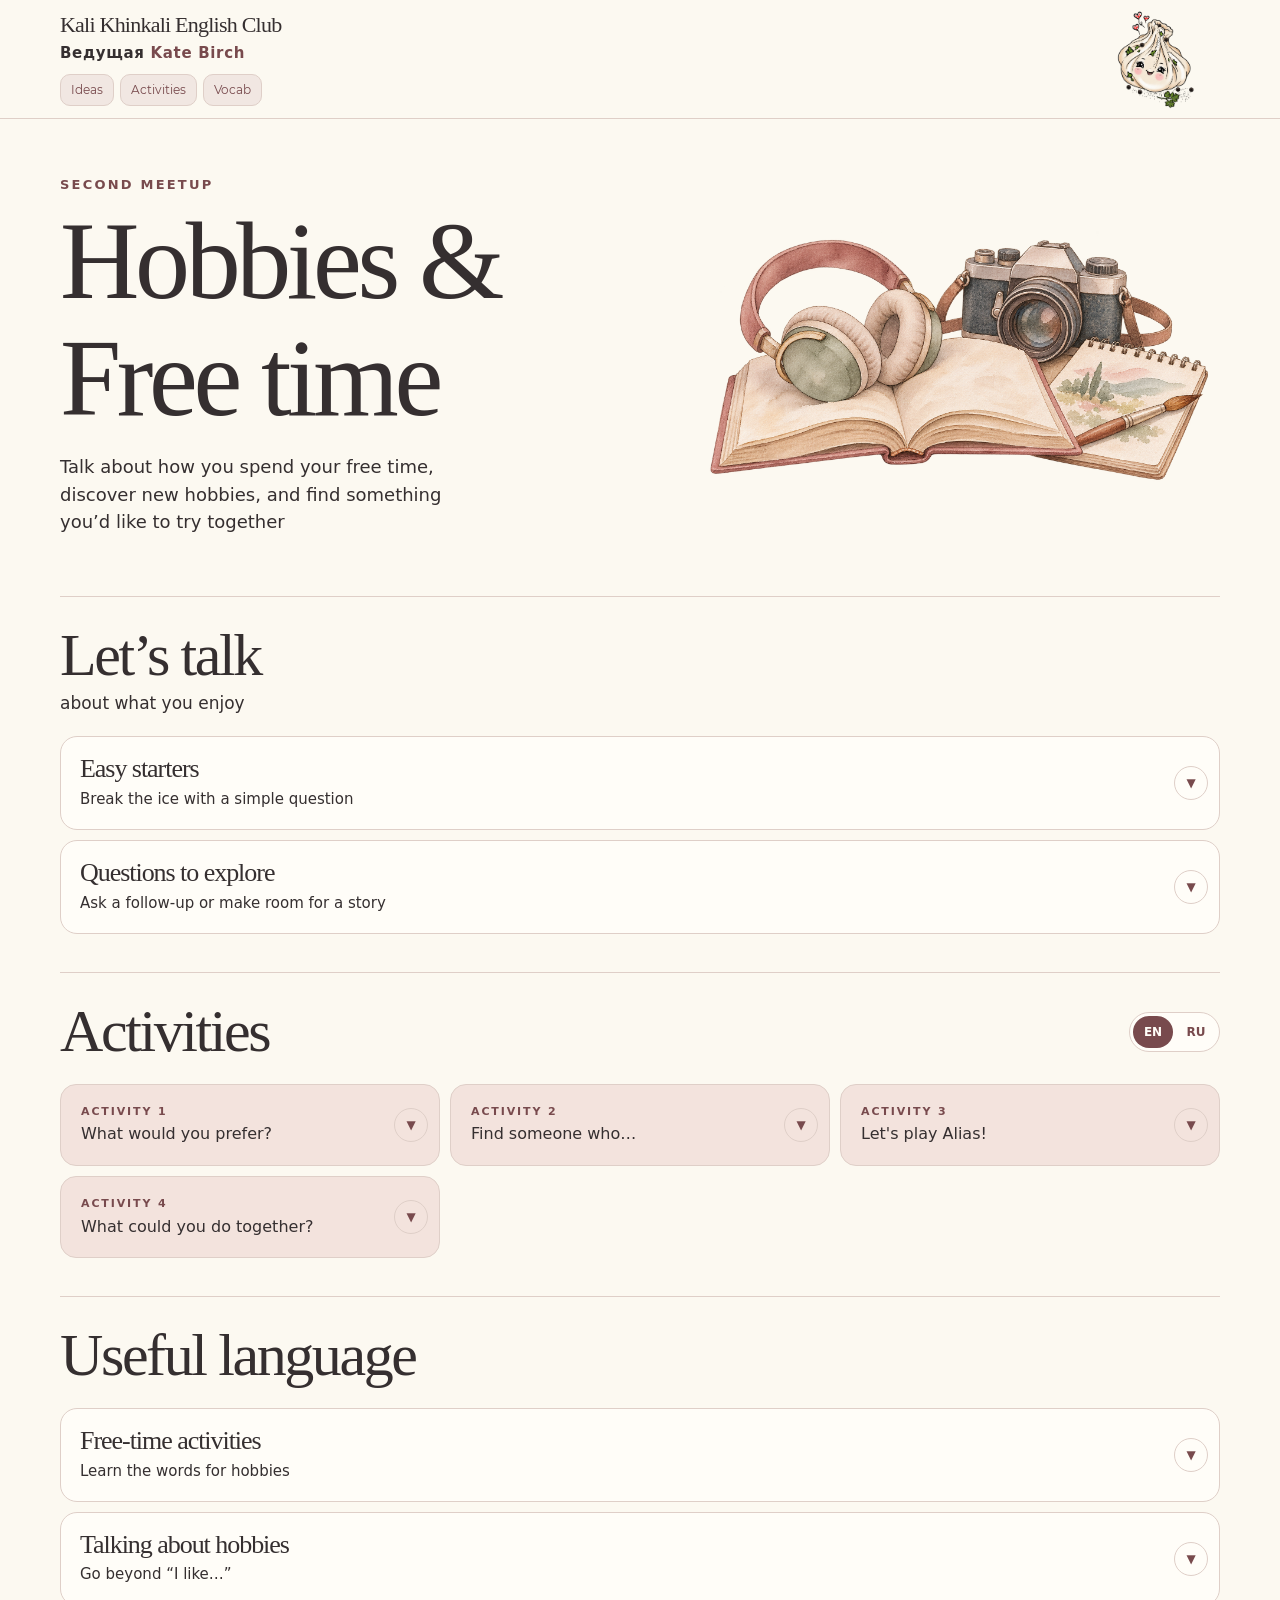
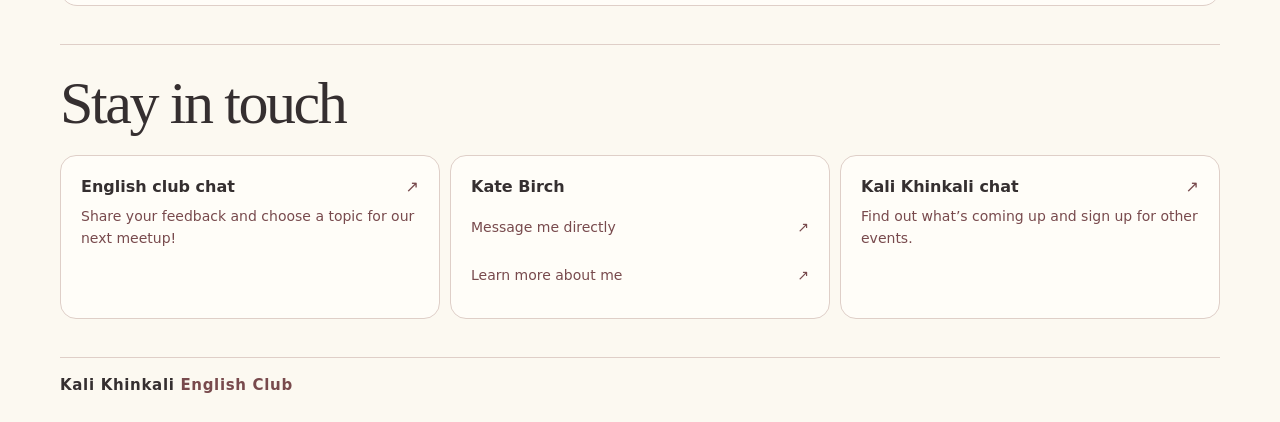
==== commit aa87c768: "add hobbies page" ====
--- a/hobbies/index.html
+++ b/hobbies/index.html
@@ -3,67 +3,125 @@
 <head>
 <meta charset="utf-8">
 <meta name="viewport" content="width=device-width,initial-scale=1">
-<title>Kali Khinkali English Club · Small Talk</title>
+<title>Kali Khinkali English Club · Hobbies &amp; Free time</title>
 <meta name="theme-color" content="#fcf9f1">
-<meta name="description" content="Conversation prompts for the first Kali Khinkali English Club meetup.">
+<meta name="description" content="Conversation prompts for the second Kali Khinkali English Club meetup.">
 <link rel="stylesheet" href="styles.css">
 </head>
 <body id="top">
 <a class="skip-link" href="#main">Skip to main content</a>
-<header><div class="shell"><div class="brand-block"><a class="brand" href="#top">Kali Khinkali English Club</a><p class="host" lang="ru">Ведущая <span lang="en">Kate Birch</span></p></div><nav aria-label="Main navigation"><a href="#ideas">Topics</a><a href="#activities">Activities</a></nav><img class="header-mascot" src="assets/khinkali-cutout.png" width="640" height="640" alt="" aria-hidden="true"></div></header>
+<header><div class="shell"><div class="brand-block"><a class="brand" href="#top">Kali Khinkali English Club</a><p class="host" lang="ru">Ведущая <a href="#kate-contact" lang="en">Kate Birch</a></p></div><nav aria-label="Main navigation"><a href="#ideas">Ideas</a><a href="#activities">Activities</a><a href="#resources">Vocab</a></nav><img class="header-mascot" src="assets/khinkali-cutout.png" width="640" height="640" alt="" aria-hidden="true"></div></header>
 <main id="main" class="shell" tabindex="-1">
 <section class="hero" aria-labelledby="title">
-<div><p class="eyebrow">First meetup</p><h1 id="title">Small talk</h1><p>Get to know each other, try different ways to start a conversation, and see what you have in common</p></div>
-<div class="hero-art" aria-hidden="true"><img src="assets/small-talk-coffee.png" width="1672" height="941" alt="" fetchpriority="high"></div>
+<div><p class="eyebrow">Second meetup</p><h1 id="title">Hobbies &amp; Free time</h1><p>Talk about how you spend your free time, discover new hobbies, and find something you’d like to try together</p></div>
+<div class="hero-art" aria-hidden="true"><img src="assets/picture.jpg" width="1672" height="941" alt="" fetchpriority="high"></div>
 </section>
 
 <section id="ideas" class="page-section" aria-labelledby="ideas-title">
-<div class="section-head"><h2 id="ideas-title"><strong>Safe topics</strong><span class="heading-subtitle">for a first conversation</span></h2></div>
+<div class="section-head"><h2 id="ideas-title"><strong>Let’s talk</strong><span class="heading-subtitle">about what you enjoy</span></h2></div>
 <div class="idea-panels">
-<article class="card"><details>
-<summary><h3 class="summary-heading"><span class="card-title">Easy starters</span><span class="card-intro">Break the ice with a simple question.</span></h3></summary>
-<div class="card-body question-groups"><details class="question-group topic-details"><summary class="topic-toggle"><h4>Getting to know each other</h4></summary><div class="topic-content"><ul><li><details class="question"><summary class="question-toggle"><span>Where are you from?</span><span class="translation-cue" aria-hidden="true">RU</span></summary><p class="question-translation" lang="ru">Откуда ты?</p></details></li><li><details class="question"><summary class="question-toggle"><span>What do you do?</span><span class="translation-cue" aria-hidden="true">RU</span></summary><p class="question-translation" lang="ru">Чем ты занимаешься?</p></details></li><li><details class="question"><summary class="question-toggle"><span>What do you like doing in your free time?</span><span class="translation-cue" aria-hidden="true">RU</span></summary><p class="question-translation" lang="ru">Что тебе нравится делать в свободное время?</p></details></li></ul></div></details><details class="question-group topic-details"><summary class="topic-toggle"><h4>Living in Georgia</h4></summary><div class="topic-content"><ul><li><details class="question"><summary class="question-toggle"><span>How long have you been in Georgia?</span><span class="translation-cue" aria-hidden="true">RU</span></summary><p class="question-translation" lang="ru">Как давно ты в Грузии?</p></details></li><li><details class="question"><summary class="question-toggle"><span>What are your favorite places in the city?</span><span class="translation-cue" aria-hidden="true">RU</span></summary><p class="question-translation" lang="ru">Какие у тебя любимые места в городе?</p></details></li><li><details class="question"><summary class="question-toggle"><span>Have you been anywhere else in Georgia?</span><span class="translation-cue" aria-hidden="true">RU</span></summary><p class="question-translation" lang="ru">Ты бывала где-нибудь ещё в Грузии?</p></details></li><li><details class="question"><summary class="question-toggle"><span>What part of Tbilisi do you live in? How do you like it there?</span><span class="translation-cue" aria-hidden="true">RU</span></summary><p class="question-translation" lang="ru">В каком районе Тбилиси ты живёшь? Как тебе там?</p></details></li><li><details class="question"><summary class="question-toggle"><span>Do you have a favorite Georgian dish?</span><span class="translation-cue" aria-hidden="true">RU</span></summary><p class="question-translation" lang="ru">У тебя есть любимое грузинское блюдо?</p></details></li></ul></div></details><details class="question-group topic-details"><summary class="topic-toggle"><h4>Languages</h4></summary><div class="topic-content"><ul><li><details class="question"><summary class="question-toggle"><span>What languages do you speak?</span><span class="translation-cue" aria-hidden="true">RU</span></summary><p class="question-translation" lang="ru">На каких языках ты говоришь?</p></details></li><li><details class="question"><summary class="question-toggle"><span>Why are you learning English?</span><span class="translation-cue" aria-hidden="true">RU</span></summary><p class="question-translation" lang="ru">Почему ты учишь английский?</p></details></li><li><details class="question"><summary class="question-toggle"><span>Do you speak any Georgian?</span><span class="translation-cue" aria-hidden="true">RU</span></summary><p class="question-translation" lang="ru">Ты говоришь по-грузински?</p></details></li></ul></div></details><details class="question-group topic-details"><summary class="topic-toggle"><h4>Meeting new people</h4></summary><div class="topic-content"><ul><li><details class="question"><summary class="question-toggle"><span>Do you prefer talking to people online or in person?</span><span class="translation-cue" aria-hidden="true">RU</span></summary><p class="question-translation" lang="ru">Ты предпочитаешь общаться с людьми онлайн или лично?</p></details></li><li><details class="question"><summary class="question-toggle"><span>Do you often meet new people in Tbilisi?</span><span class="translation-cue" aria-hidden="true">RU</span></summary><p class="question-translation" lang="ru">Ты часто знакомишься с новыми людьми в Тбилиси?</p></details></li><li><details class="question"><summary class="question-toggle"><span>What kind of events do you like to go to?</span><span class="translation-cue" aria-hidden="true">RU</span></summary><p class="question-translation" lang="ru">На какие мероприятия тебе нравится ходить?</p></details></li></ul></div></details><details class="question-group topic-details"><summary class="topic-toggle"><h4>Traveling</h4></summary><div class="topic-content"><ul><li><details class="question"><summary class="question-toggle"><span>Do you travel a lot?</span><span class="translation-cue" aria-hidden="true">RU</span></summary><p class="question-translation" lang="ru">Ты много путешествуешь?</p></details></li><li><details class="question"><summary class="question-toggle"><span>Where did you go on your last trip?</span><span class="translation-cue" aria-hidden="true">RU</span></summary><p class="question-translation" lang="ru">Куда ты ездила в последний раз?</p></details></li><li><details class="question"><summary class="question-toggle"><span>Where would you like to go next?</span><span class="translation-cue" aria-hidden="true">RU</span></summary><p class="question-translation" lang="ru">Куда тебе хотелось бы поехать в следующий раз?</p></details></li><li><details class="question"><summary class="question-toggle"><span>Where do you dream of going?</span><span class="translation-cue" aria-hidden="true">RU</span></summary><p class="question-translation" lang="ru">Куда ты мечтаешь поехать?</p></details></li></ul></div></details></div>
+<article class="card easy-starters"><details>
+<summary><h3 class="summary-heading"><span class="card-title">Easy starters</span><span class="card-intro">Break the ice with a simple question</span></h3></summary>
+<div class="card-body"><div class="question-group"><span class="prompt-label">For example</span><ul><li><details class="question"><summary class="question-toggle"><span>Do you like spending time alone or with other people?</span><span class="translation-cue" aria-hidden="true">RU</span></summary><p class="question-translation" lang="ru">Тебе нравится проводить время одной или с другими людьми?</p></details></li>
+<li><details class="question"><summary class="question-toggle"><span>What do you enjoy doing in your free time?</span><span class="translation-cue" aria-hidden="true">RU</span></summary><p class="question-translation" lang="ru">Чем тебе нравится заниматься в свободное время?</p></details></li>
+<li><details class="question"><summary class="question-toggle"><span>Which things can’t you live without?</span><span class="translation-cue" aria-hidden="true">RU</span></summary><p class="question-translation" lang="ru">Без каких вещей ты не можешь жить?</p></details></li></ul><span class="prompt-label">Follow-ups</span><ul class="follow-up-questions"><li><details class="question"><summary class="question-toggle"><span>How often do you do it?</span><span class="translation-cue" aria-hidden="true">RU</span></summary><p class="question-translation" lang="ru">Как часто ты этим занимаешься?</p></details></li>
+<li><details class="question"><summary class="question-toggle"><span>How long have you been doing it?</span><span class="translation-cue" aria-hidden="true">RU</span></summary><p class="question-translation" lang="ru">Как давно ты этим занимаешься?</p></details></li>
+<li><details class="question"><summary class="question-toggle"><span>How did you get into it?</span><span class="translation-cue" aria-hidden="true">RU</span></summary><p class="question-translation" lang="ru">Как ты начала этим заниматься?</p></details></li>
+<li><details class="question"><summary class="question-toggle"><span>How does it make you feel?</span><span class="translation-cue" aria-hidden="true">RU</span></summary><p class="question-translation" lang="ru">Какие чувства это у тебя вызывает?</p></details></li></ul></div></div>
 </details></article>
 <article class="card"><details>
-<summary><h3 class="summary-heading"><span class="card-title">Questions to explore</span><span class="card-intro">Ask a follow-up or make room for a story.</span></h3></summary>
-<div class="card-body question-groups"><details class="question-group topic-details"><summary class="topic-toggle"><h4>Work</h4></summary><div class="topic-content"><span class="prompt-label">For example</span><ul><li><details class="question"><summary class="question-toggle"><span>What do you do?</span><span class="translation-cue" aria-hidden="true">RU</span></summary><p class="question-translation" lang="ru">Чем ты занимаешься?</p></details></li></ul><span class="prompt-label">Follow-ups</span><ul class="follow-up-questions"><li><details class="question"><summary class="question-toggle"><span>How did you get into that kind of work?</span><span class="translation-cue" aria-hidden="true">RU</span></summary><p class="question-translation" lang="ru">Как ты пришла в эту профессию?</p></details></li><li><details class="question"><summary class="question-toggle"><span>What’s a typical workday like for you?</span><span class="translation-cue" aria-hidden="true">RU</span></summary><p class="question-translation" lang="ru">Как проходит твой обычный рабочий день?</p></details></li><li><details class="question"><summary class="question-toggle"><span>What do you enjoy most about your work?</span><span class="translation-cue" aria-hidden="true">RU</span></summary><p class="question-translation" lang="ru">Что тебе больше всего нравится в твоей работе?</p></details></li><li><details class="question"><summary class="question-toggle"><span>What’s the most challenging part of your job?</span><span class="translation-cue" aria-hidden="true">RU</span></summary><p class="question-translation" lang="ru">Что самое сложное в твоей работе?</p></details></li><li><details class="question"><summary class="question-toggle"><span>What surprised you most when you started this job?</span><span class="translation-cue" aria-hidden="true">RU</span></summary><p class="question-translation" lang="ru">Что больше всего удивило тебя, когда ты начала работать на этой работе?</p></details></li></ul><details class="deeper-details"><summary class="deeper-toggle">Go a little deeper</summary><ul><li><details class="question"><summary class="question-toggle"><span>What did you want to be when you were younger?</span><span class="translation-cue" aria-hidden="true">RU</span></summary><p class="question-translation" lang="ru">Кем ты хотела стать в детстве или юности?</p></details></li><li><details class="question"><summary class="question-toggle"><span>What would surprise people about the work you do?</span><span class="translation-cue" aria-hidden="true">RU</span></summary><p class="question-translation" lang="ru">Что могло бы удивить людей в твоей работе?</p></details></li><li><details class="question"><summary class="question-toggle"><span>What’s something you learned at work that’s useful in everyday life?</span><span class="translation-cue" aria-hidden="true">RU</span></summary><p class="question-translation" lang="ru">Чему ты научилась на работе, что пригодилось в повседневной жизни?</p></details></li><li><details class="question"><summary class="question-toggle"><span>If you could try a completely different job for a week, what would you choose? Why?</span><span class="translation-cue" aria-hidden="true">RU</span></summary><p class="question-translation" lang="ru">Если бы можно было на неделю попробовать совершенно другую работу, что бы ты выбрала? Почему?</p></details></li></ul></details></div></details><details class="question-group topic-details"><summary class="topic-toggle"><h4>Living in Georgia</h4></summary><div class="topic-content"><span class="prompt-label">For example</span><ul><li><details class="question"><summary class="question-toggle"><span>How long have you been living in Tbilisi?</span><span class="translation-cue" aria-hidden="true">RU</span></summary><p class="question-translation" lang="ru">Как давно ты живёшь в Тбилиси?</p></details></li></ul><span class="prompt-label">Follow-ups</span><ul class="follow-up-questions"><li><details class="question"><summary class="question-toggle"><span>Why did you choose Georgia?</span><span class="translation-cue" aria-hidden="true">RU</span></summary><p class="question-translation" lang="ru">Почему ты выбрала Грузию?</p></details></li><li><details class="question"><summary class="question-toggle"><span>Have you tried living in any other cities or countries?</span><span class="translation-cue" aria-hidden="true">RU</span></summary><p class="question-translation" lang="ru">Ты пробовала жить в других городах или странах?</p></details></li><li><details class="question"><summary class="question-toggle"><span>Would you like to stay here long term? Why or why not?</span><span class="translation-cue" aria-hidden="true">RU</span></summary><p class="question-translation" lang="ru">Тебе хотелось бы остаться здесь надолго? Почему да или почему нет?</p></details></li></ul><details class="deeper-details"><summary class="deeper-toggle">Go a little deeper</summary><ul><li><details class="question"><summary class="question-toggle"><span>What was your first impression of Tbilisi? Has it changed?</span><span class="translation-cue" aria-hidden="true">RU</span></summary><p class="question-translation" lang="ru">Каким было твоё первое впечатление от Тбилиси? Изменилось ли оно?</p></details></li><li><details class="question"><summary class="question-toggle"><span>Have you picked up any new habits since you moved here?</span><span class="translation-cue" aria-hidden="true">RU</span></summary><p class="question-translation" lang="ru">Появились ли у тебя новые привычки после переезда сюда?</p></details></li><li><details class="question"><summary class="question-toggle"><span>Does Tbilisi feel like home to you? If so, when did it start to feel that way?</span><span class="translation-cue" aria-hidden="true">RU</span></summary><p class="question-translation" lang="ru">Чувствуешь ли ты себя в Тбилиси как дома? Если да, когда появилось это ощущение?</p></details></li></ul></details></div></details><details class="question-group topic-details"><summary class="topic-toggle"><h4>Languages</h4></summary><div class="topic-content"><span class="prompt-label">For example</span><ul><li><details class="question"><summary class="question-toggle"><span>Why are you learning English?</span><span class="translation-cue" aria-hidden="true">RU</span></summary><p class="question-translation" lang="ru">Почему ты учишь английский?</p></details></li></ul><span class="prompt-label">Follow-ups</span><ul class="follow-up-questions"><li><details class="question"><summary class="question-toggle"><span>Who do you usually speak English with?</span><span class="translation-cue" aria-hidden="true">RU</span></summary><p class="question-translation" lang="ru">С кем ты обычно говоришь по-английски?</p></details></li><li><details class="question"><summary class="question-toggle"><span>What do you like doing in English?</span><span class="translation-cue" aria-hidden="true">RU</span></summary><p class="question-translation" lang="ru">Что тебе нравится делать на английском?</p></details></li><li><details class="question"><summary class="question-toggle"><span>What would you like to improve?</span><span class="translation-cue" aria-hidden="true">RU</span></summary><p class="question-translation" lang="ru">Что тебе хотелось бы улучшить?</p></details></li><li><details class="question"><summary class="question-toggle"><span>What’s the hardest part of learning English for you?</span><span class="translation-cue" aria-hidden="true">RU</span></summary><p class="question-translation" lang="ru">Что для тебя самое сложное в изучении английского?</p></details></li><li><details class="question"><summary class="question-toggle"><span>What helps you learn English?</span><span class="translation-cue" aria-hidden="true">RU</span></summary><p class="question-translation" lang="ru">Что помогает тебе учить английский?</p></details></li></ul><details class="deeper-details"><summary class="deeper-toggle">Go a little deeper</summary><ul><li><details class="question"><summary class="question-toggle"><span>Do you feel like a different person when you speak another language? In what way?</span><span class="translation-cue" aria-hidden="true">RU</span></summary><p class="question-translation" lang="ru">Чувствуешь ли ты себя другим человеком, когда говоришь на другом языке? В чём это проявляется?</p></details></li><li><details class="question"><summary class="question-toggle"><span>Do you remember the first time you spoke English with someone from another country? How did you feel?</span><span class="translation-cue" aria-hidden="true">RU</span></summary><p class="question-translation" lang="ru">Ты помнишь, как впервые говорила по-английски с человеком из другой страны? Что ты чувствовала?</p></details></li><li><details class="question"><summary class="question-toggle"><span>Have you ever had a funny or embarrassing moment while speaking another language? What happened?</span><span class="translation-cue" aria-hidden="true">RU</span></summary><p class="question-translation" lang="ru">Бывали ли у тебя смешные или неловкие ситуации, когда ты говорила на другом языке? Что произошло?</p></details></li></ul></details></div></details><details class="question-group topic-details"><summary class="topic-toggle"><h4>Meeting new people</h4></summary><div class="topic-content"><span class="prompt-label">For example</span><ul><li><details class="question"><summary class="question-toggle"><span>Where do you usually meet new people?</span><span class="translation-cue" aria-hidden="true">RU</span></summary><p class="question-translation" lang="ru">Где ты обычно знакомишься с новыми людьми?</p></details></li></ul><span class="prompt-label">Follow-ups</span><ul class="follow-up-questions"><li><details class="question"><summary class="question-toggle"><span>Are you more of an introvert or an extrovert? Why do you think so?</span><span class="translation-cue" aria-hidden="true">RU</span></summary><p class="question-translation" lang="ru">Ты скорее интроверт или экстраверт? Почему ты так думаешь?</p></details></li><li><details class="question"><summary class="question-toggle"><span>Do you prefer talking one-on-one or in a big group?</span><span class="translation-cue" aria-hidden="true">RU</span></summary><p class="question-translation" lang="ru">Ты предпочитаешь общаться один на один или в большой компании?</p></details></li><li><details class="question"><summary class="question-toggle"><span>What do you think about online communication?</span><span class="translation-cue" aria-hidden="true">RU</span></summary><p class="question-translation" lang="ru">Что ты думаешь об общении онлайн?</p></details></li><li><details class="question"><summary class="question-toggle"><span>Do you think you can make real friends at events like this?</span><span class="translation-cue" aria-hidden="true">RU</span></summary><p class="question-translation" lang="ru">Как ты думаешь, можно ли найти настоящих друзей на таких мероприятиях?</p></details></li><li><details class="question"><summary class="question-toggle"><span>Have you ever tried to make friends with someone from another country?</span><span class="translation-cue" aria-hidden="true">RU</span></summary><p class="question-translation" lang="ru">Ты когда-нибудь пробовала подружиться с человеком из другой страны?</p></details></li></ul><details class="deeper-details"><summary class="deeper-toggle">Go a little deeper</summary><ul><li><details class="question"><summary class="question-toggle"><span>Have you made any friends in Tbilisi yet? If so, what advice would you give someone who’s new here?</span><span class="translation-cue" aria-hidden="true">RU</span></summary><p class="question-translation" lang="ru">Ты уже нашла друзей в Тбилиси? Если да, что бы ты посоветовала тем, кто только приехал?</p></details></li><li><details class="question"><summary class="question-toggle"><span>What makes you want to see someone again after meeting them for the first time?</span><span class="translation-cue" aria-hidden="true">RU</span></summary><p class="question-translation" lang="ru">Что вызывает у тебя желание снова увидеться с человеком после первого знакомства?</p></details></li><li><details class="question"><summary class="question-toggle"><span>When do you start thinking of someone as a friend?</span><span class="translation-cue" aria-hidden="true">RU</span></summary><p class="question-translation" lang="ru">В какой момент ты начинаешь считать человека другом?</p></details></li><li><details class="question"><summary class="question-toggle"><span>Have you ever met someone you didn’t think you’d get along with at first but ended up becoming friends with? What changed?</span><span class="translation-cue" aria-hidden="true">RU</span></summary><p class="question-translation" lang="ru">Бывало ли так, что сначала тебе казалось, что вы с человеком не поладите, а в итоге вы подружились? Что изменилось?</p></details></li><li><details class="question"><summary class="question-toggle"><span>Have you ever become friends with someone whose life was very different from yours? What brought you together?</span><span class="translation-cue" aria-hidden="true">RU</span></summary><p class="question-translation" lang="ru">Случалось ли тебе подружиться с человеком, чья жизнь сильно отличалась от твоей? Что вас сблизило?</p></details></li></ul></details></div></details><details class="question-group topic-details"><summary class="topic-toggle"><h4>Traveling</h4></summary><div class="topic-content"><span class="prompt-label">For example</span><ul><li><details class="question"><summary class="question-toggle"><span>Do you travel a lot?</span><span class="translation-cue" aria-hidden="true">RU</span></summary><p class="question-translation" lang="ru">Ты много путешествуешь?</p></details></li></ul><span class="prompt-label">Follow-ups</span><ul class="follow-up-questions"><li><details class="question"><summary class="question-toggle"><span>Do you prefer traveling alone or with other people?</span><span class="translation-cue" aria-hidden="true">RU</span></summary><p class="question-translation" lang="ru">Ты предпочитаешь путешествовать в одиночку или с другими людьми?</p></details></li><li><details class="question"><summary class="question-toggle"><span>Do you usually plan your trips in advance or just go with the flow?</span><span class="translation-cue" aria-hidden="true">RU</span></summary><p class="question-translation" lang="ru">Ты обычно планируешь поездки заранее или действуешь по обстоятельствам?</p></details></li><li><details class="question"><summary class="question-toggle"><span>Is there anywhere in Georgia you’d like to visit?</span><span class="translation-cue" aria-hidden="true">RU</span></summary><p class="question-translation" lang="ru">Есть ли в Грузии место, которое тебе хотелось бы посетить?</p></details></li><li><details class="question"><summary class="question-toggle"><span>Is there a place you’re gonna visit soon?</span><span class="translation-cue" aria-hidden="true">RU</span></summary><p class="question-translation" lang="ru">Есть ли место, куда ты собираешься поехать в ближайшее время?</p></details></li></ul><details class="deeper-details"><summary class="deeper-toggle">Go a little deeper</summary><ul><li><details class="question"><summary class="question-toggle"><span>Why do people travel?</span><span class="translation-cue" aria-hidden="true">RU</span></summary><p class="question-translation" lang="ru">Почему люди путешествуют?</p></details></li><li><details class="question"><summary class="question-toggle"><span>What’s the most beautiful place you’ve ever visited? What made it so special?</span><span class="translation-cue" aria-hidden="true">RU</span></summary><p class="question-translation" lang="ru">Какое самое красивое место ты когда-либо посещала? Что сделало его таким особенным?</p></details></li><li><details class="question"><summary class="question-toggle"><span>Is there a place that disappointed you?</span><span class="translation-cue" aria-hidden="true">RU</span></summary><p class="question-translation" lang="ru">Есть ли место, которое тебя разочаровало?</p></details></li><li><details class="question"><summary class="question-toggle"><span>Could you live as a nomad? Why?</span><span class="translation-cue" aria-hidden="true">RU</span></summary><p class="question-translation" lang="ru">Ты смогла бы вести кочевой образ жизни? Почему?</p></details></li><li><details class="question"><summary class="question-toggle"><span>If you were a tourist in Georgia, what would you visit first?</span><span class="translation-cue" aria-hidden="true">RU</span></summary><p class="question-translation" lang="ru">Если бы ты была туристкой в Грузии, что бы ты посетила в первую очередь?</p></details></li><li><details class="question"><summary class="question-toggle"><span>Have you ever visited a place and thought, “I could live here”? What made you feel that way?</span><span class="translation-cue" aria-hidden="true">RU</span></summary><p class="question-translation" lang="ru">Бывало ли, что ты приезжала куда-то и думала: «Я могла бы здесь жить»? Что вызвало это ощущение?</p></details></li></ul></details></div></details></div>
+<summary><h3 class="summary-heading"><span class="card-title">Questions to explore</span><span class="card-intro">Ask a follow-up or make room for a story</span></h3></summary>
+<div class="card-body"><ul class="explore-questions">
+<li><details class="question"><summary class="question-toggle"><span>Has the way you spend your free time changed since moving to Tbilisi?</span><span class="translation-cue" aria-hidden="true">RU</span></summary><p class="question-translation" lang="ru">Изменилось ли то, как ты проводишь свободное время, после переезда в Тбилиси?</p></details></li>
+<li><details class="question"><summary class="question-toggle"><span>What did you enjoy doing as a child? Do you still do it?</span><span class="translation-cue" aria-hidden="true">RU</span></summary><p class="question-translation" lang="ru">Чем тебе нравилось заниматься в детстве? Ты до сих пор этим занимаешься?</p></details></li>
+<li><details class="question"><summary class="question-toggle"><span>Is there anything you enjoy even though you’re not very good at it?</span><span class="translation-cue" aria-hidden="true">RU</span></summary><p class="question-translation" lang="ru">Есть ли что-то, чем тебе нравится заниматься, даже если у тебя это не очень хорошо получается?</p></details></li>
+<li><details class="question"><summary class="question-toggle"><span>What would you do more often if you had more free time?</span><span class="translation-cue" aria-hidden="true">RU</span></summary><p class="question-translation" lang="ru">Чем бы ты занималась чаще, если бы у тебя было больше свободного времени?</p></details></li>
+<li><details class="question"><summary class="question-toggle"><span>Is there a hobby you’d like to get back to?</span><span class="translation-cue" aria-hidden="true">RU</span></summary><p class="question-translation" lang="ru">Есть ли хобби, к которому ты хотела бы вернуться?</p></details></li>
+<li><details class="question"><summary class="question-toggle"><span>Do you spend much money on your free-time activities?</span><span class="translation-cue" aria-hidden="true">RU</span></summary><p class="question-translation" lang="ru">Ты тратишь много денег на занятия в свободное время?</p></details></li>
+<li><details class="question"><summary class="question-toggle"><span>Have you ever thought about turning your hobby into a job?</span><span class="translation-cue" aria-hidden="true">RU</span></summary><p class="question-translation" lang="ru">Ты когда-нибудь думала о том, чтобы превратить своё хобби в работу?</p></details></li>
+<li><details class="question"><summary class="question-toggle"><span>Have you ever tried a hobby and realized it wasn’t for you?</span><span class="translation-cue" aria-hidden="true">RU</span></summary><p class="question-translation" lang="ru">Ты когда-нибудь пробовала какое-нибудь хобби и понимала, что это не твоё?</p></details></li>
+<li><details class="question"><summary class="question-toggle"><span>What do you think of the idea of trying a new hobby every month?</span><span class="translation-cue" aria-hidden="true">RU</span></summary><p class="question-translation" lang="ru">Как тебе идея каждый месяц пробовать новое хобби?</p></details></li>
+<li><details class="question"><summary class="question-toggle"><span>What new hobbies would you like to try?</span><span class="translation-cue" aria-hidden="true">RU</span></summary><p class="question-translation" lang="ru">Какие новые хобби ты хотела бы попробовать?</p></details></li>
+</ul></div>
 </details></article>
 </div>
 </section>
 <section id="activities" class="page-section" aria-labelledby="activities-title">
 <div class="section-head"><h2 id="activities-title">Activities</h2><div class="activities-language" role="group" aria-label="Activity language" hidden><button type="button" data-activities-language="en" aria-pressed="true" lang="en" aria-label="English">EN</button><button type="button" data-activities-language="ru" aria-pressed="false" lang="ru" aria-label="Русский">RU</button></div></div>
 <ol class="section-cards activity-list">
-<li class="section-card"><details class="activity-details"><summary class="activity-summary"><h3><span class="eyebrow"><span data-activity-ru="Активность 1">Activity 1</span></span><span class="activity-title"><span data-activity-ru="Расскажи о себе">Tell us about yourself</span></span></h3></summary><div class="activity-content"><ol class="activity-steps"><li><span data-activity-ru="Назови своё имя">Say your name</span></li><li><span data-activity-ru="Поделись одним фактом о себе">Share one fact about yourself</span><span class="activity-examples"><span data-activity-ru="(работа / хобби / родной город / ">(job / hobby / hometown / </span><em><span data-activity-ru="и т. д.">etc.</span></em>)</span></li><li><span data-activity-ru="Расскажи об одной вещи, которая порадовала тебя на этой неделе">Tell us about one thing that made you happy this week</span></li></ol></div></details></li>
-<li class="section-card"><details class="activity-details"><summary class="activity-summary"><h3><span class="eyebrow"><span data-activity-ru="Активность 2">Activity 2</span></span><span class="activity-title"><span data-activity-ru="Начни непринуждённый разговор">Make small talk</span></span></h3></summary><div class="activity-content"><p class="role-label"><span data-activity-ru="Выбери роль:">Choose your role:</span></p><div class="role-options"><details class="role-option"><summary class="role-toggle"><span data-activity-ru="Стоящая">Stayer</span></summary><div class="role-content"><ul class="role-rules"><li><span data-activity-ru="Оставайся на своём месте">Stay where you are</span></li><li><span data-activity-ru="Не читай свою карточку">Don’t read your card</span></li></ul><p><span data-activity-ru="Дай партнёрше начать разговор. Отвечай и поддерживай беседу">Let your partner start the conversation. Respond and support it</span></p><p><span data-activity-ru="После каждого трёхминутного разговора:">After each 3-minute conversation:</span></p><ol class="activity-steps"><li><span data-activity-ru="Обменяйся карточками с партнёршей">Swap cards with your partner</span></li><li><span data-activity-ru="Оставайся на месте и жди новую партнёршу">Stay where you are and wait for a new partner</span></li></ol></div></details><details class="role-option"><summary class="role-toggle"><span data-activity-ru="Перемещающаяся">Mover</span></summary><div class="role-content"><ul class="role-rules"><li><span data-activity-ru="Прочитай свою карточку и подойди к участнице, которая остаётся на месте">Read your card and go up to a stayer</span></li><li><span data-activity-ru="Используй идею на карточке, чтобы начать разговор">Use the idea on your card to start a conversation</span></li></ul><p><span data-activity-ru="После каждого трёхминутного разговора:">After each 3-minute conversation:</span></p><ol class="activity-steps"><li><span data-activity-ru="Обменяйся карточками с партнёршей">Swap cards with your partner</span></li><li><span data-activity-ru="Перейди к следующей участнице, которая остаётся на месте">Move to the next stayer</span></li></ol></div></details></div></div></details></li>
-<li class="section-card"><details class="activity-details"><summary class="activity-summary"><h3><span class="eyebrow"><span data-activity-ru="Активность 3">Activity 3</span></span><span class="activity-title"><span data-activity-ru="Найди 3 общие черты">Find 3 things in common</span></span></h3></summary><div class="activity-content"><ol class="activity-steps"><li><span data-activity-ru="Объединись в группу с людьми, которых ты ещё плохо знаешь">Work in groups with people you don’t know well</span></li><li><span data-activity-ru="Найди 3 вещи, которые объединяют всех в твоей группе">Find 3 things you all have in common</span><span class="activity-examples"><span data-activity-ru="(хобби / привычки / любимые места / ">(hobbies / habits / favorite places / </span><em><span data-activity-ru="и т. д.">etc.</span></em>)</span></li><li><span data-activity-ru="Задавай уточняющие вопросы и обсуждай каждый пункт подробнее">Ask follow-up questions and talk a little more about each one</span></li></ol></div></details></li>
+<li class="section-card"><details class="activity-details"><summary class="activity-summary"><h3><span class="eyebrow"><span data-activity-ru="Активность 1">Activity 1</span></span><span class="activity-title"><span data-activity-ru="Что бы ты предпочла?">What would you prefer?</span></span></h3></summary><div class="activity-content"><ol class="activity-steps"><li><span data-activity-ru="Выбери число от 1 до 15">Pick a number from 1 to 15</span></li><li><span data-activity-ru="Послушай мой вопрос">Listen to my question</span></li><li><span data-activity-ru="Выбери вариант, который ты бы предпочла">Choose the option you would prefer</span></li><li><span data-activity-ru="Объясни свой выбор (скажи почему или приведи пример)">Explain your choice (say why or give an example)</span></li></ol></div></details></li>
+<li class="section-card"><details class="activity-details"><summary class="activity-summary"><h3><span class="eyebrow"><span data-activity-ru="Активность 2">Activity 2</span></span><span class="activity-title"><span data-activity-ru="Найди того, кто…">Find someone who…</span></span></h3></summary><div class="activity-content"><ol class="activity-steps"><li><span data-activity-ru="Прочитай 3 пункта на своём листке">Read the 3 points on your paper</span></li><li><span data-activity-ru="Перемещайся и общайся с разными людьми — в парах или небольших группах">Walk around and talk to different people – in pairs or small groups</span></li><li><span data-activity-ru="Найди хотя бы одного человека для каждого пункта, задай уточняющий вопрос">Find at least one person for each point, ask a follow-up question</span></li><li><span data-activity-ru="Переходи к следующему человеку">Move on to someone else</span></li></ol></div></details></li>
+<li class="section-card"><details class="activity-details"><summary class="activity-summary"><h3><span class="eyebrow"><span data-activity-ru="Активность 3">Activity 3</span></span><span class="activity-title"><span data-activity-ru="Давай сыграем в Алиас!">Let's play Alias!</span></span></h3></summary><div class="activity-content"><ol class="activity-steps"><li><span data-activity-ru="Возьми карточку и объясни слово">Take a card and explain the word</span></li><li><span data-activity-ru="Остальные участницы твоей группы пытаются угадать слово">The others in your group try to guess</span></li><li><span data-activity-ru="У тебя 2 минуты. Запусти таймер ниже">You have 2 minutes. Set the timer below</span></li><li><span data-activity-ru="Затем ход переходит к следующей участнице">Then it’s the next player’s turn</span></li></ol>
+<div class="activity-timer" role="group" aria-label="Two-minute activity timer" hidden>
+<div class="timer-face"><span class="eyebrow">2-minute timer</span><span class="timer-display" role="timer" aria-label="Time remaining">02:00</span></div>
+<div class="timer-controls"><button type="button" class="timer-toggle">Start</button><button type="button" class="timer-reset">Reset</button></div>
+<span class="timer-status" role="status"></span>
+</div>
+</div></details></li>
+<li class="section-card"><details class="activity-details"><summary class="activity-summary"><h3><span class="eyebrow"><span data-activity-ru="Активность 4">Activity 4</span></span><span class="activity-title"><span data-activity-ru="Чем вы могли бы заняться вместе?">What could you do together?</span></span></h3></summary><div class="activity-content"><ol class="activity-steps"><li><span data-activity-ru="Работайте в парах">Work in pairs</span></li><li><span data-activity-ru="Обсудите, чем вам нравится заниматься в свободное время">Discuss what you like doing in your free time</span></li><li><span data-activity-ru="Внимательно слушайте и задавайте уточняющие вопросы">Listen carefully and ask follow-up questions</span></li><li><span data-activity-ru="Найдите одно занятие, которое нравится вам обеим">Find one activity you both enjoy</span></li><li><span data-activity-ru="Обсудите, как вы могли бы заняться этим вместе">Discuss how you could do it together</span></li></ol></div></details></li>
 </ol>
 </section>
 <section id="resources" class="page-section" aria-labelledby="resources-title">
-<div class="section-head"><h2 id="resources-title">Small talk Toolkit</h2></div>
+<div class="section-head"><h2 id="resources-title">Useful language</h2></div>
 <div class="toolkit-panels">
-<details class="card activity-details"><summary class="activity-summary"><h3>Conversation tips</h3></summary><div class="activity-content toolkit-content">
-<p>Don’t be afraid to say hello first.</p>
-<ul class="conversation-tips">
-<li>Open with a simple question. Listen to the answer and ask follow-up questions. When a topic interests you both, talk about it a little more.</li>
-<li>Look for something you have in common. Compare your experiences and share a few details.</li>
-<li>Not sure what to talk about? Try one of <a class="inline-link" href="#ideas">the safe topics</a>.</li>
+<details class="card activity-details"><summary><h3 class="summary-heading"><span class="card-title">Free-time activities</span><span class="card-intro">Learn the words for hobbies</span></h3></summary><div class="activity-content">
+<ul class="hobby-list">
+<li><details class="question"><summary class="question-toggle"><span lang="en">baking</span><span class="translation-cue" aria-hidden="true">RU</span></summary><p class="question-translation" lang="ru">выпечка</p></details></li>
+<li><details class="question"><summary class="question-toggle"><span lang="en">birdwatching</span><span class="translation-cue" aria-hidden="true">RU</span></summary><p class="question-translation" lang="ru">наблюдение за птицами</p></details></li>
+<li><details class="question"><summary class="question-toggle"><span lang="en">blogging</span><span class="translation-cue" aria-hidden="true">RU</span></summary><p class="question-translation" lang="ru">ведение блога</p></details></li>
+<li><details class="question"><summary class="question-toggle"><span lang="en">bowling</span><span class="translation-cue" aria-hidden="true">RU</span></summary><p class="question-translation" lang="ru">боулинг</p></details></li>
+<li><details class="question"><summary class="question-toggle"><span lang="en">camping</span><span class="translation-cue" aria-hidden="true">RU</span></summary><p class="question-translation" lang="ru">отдых с палатками</p></details></li>
+<li><details class="question"><summary class="question-toggle"><span lang="en">candle making</span><span class="translation-cue" aria-hidden="true">RU</span></summary><p class="question-translation" lang="ru">изготовление свечей</p></details></li>
+<li><details class="question"><summary class="question-toggle"><span lang="en">cooking</span><span class="translation-cue" aria-hidden="true">RU</span></summary><p class="question-translation" lang="ru">приготовление еды</p></details></li>
+<li><details class="question"><summary class="question-toggle"><span lang="en">cycling</span><span class="translation-cue" aria-hidden="true">RU</span></summary><p class="question-translation" lang="ru">езда на велосипеде</p></details></li>
+<li><details class="question"><summary class="question-toggle"><span lang="en">dancing</span><span class="translation-cue" aria-hidden="true">RU</span></summary><p class="question-translation" lang="ru">танцы</p></details></li>
+<li><details class="question"><summary class="question-toggle"><span lang="en">doing embroidery</span><span class="translation-cue" aria-hidden="true">RU</span></summary><p class="question-translation" lang="ru">вышивание</p></details></li>
+<li><details class="question"><summary class="question-toggle"><span lang="en">doing pottery</span><span class="translation-cue" aria-hidden="true">RU</span></summary><p class="question-translation" lang="ru">занятия керамикой</p></details></li>
+<li><details class="question"><summary class="question-toggle"><span lang="en">doing puzzles</span><span class="translation-cue" aria-hidden="true">RU</span></summary><p class="question-translation" lang="ru">собирание пазлов</p></details></li>
+<li><details class="question"><summary class="question-toggle"><span lang="en">doing yoga</span><span class="translation-cue" aria-hidden="true">RU</span></summary><p class="question-translation" lang="ru">занятия йогой</p></details></li>
+<li><details class="question"><summary class="question-toggle"><span lang="en">fishing</span><span class="translation-cue" aria-hidden="true">RU</span></summary><p class="question-translation" lang="ru">рыбалка</p></details></li>
+<li><details class="question"><summary class="question-toggle"><span lang="en">gardening</span><span class="translation-cue" aria-hidden="true">RU</span></summary><p class="question-translation" lang="ru">садоводство</p></details></li>
+<li><details class="question"><summary class="question-toggle"><span lang="en">going to concerts</span><span class="translation-cue" aria-hidden="true">RU</span></summary><p class="question-translation" lang="ru">походы на концерты</p></details></li>
+<li><details class="question"><summary class="question-toggle"><span lang="en">hiking</span><span class="translation-cue" aria-hidden="true">RU</span></summary><p class="question-translation" lang="ru">пешие походы</p></details></li>
+<li><details class="question"><summary class="question-toggle"><span lang="en">horse riding</span><span class="translation-cue" aria-hidden="true">RU</span></summary><p class="question-translation" lang="ru">верховая езда</p></details></li>
+<li><details class="question"><summary class="question-toggle"><span lang="en">ice skating</span><span class="translation-cue" aria-hidden="true">RU</span></summary><p class="question-translation" lang="ru">катание на коньках</p></details></li>
+<li><details class="question"><summary class="question-toggle"><span lang="en">journaling</span><span class="translation-cue" aria-hidden="true">RU</span></summary><p class="question-translation" lang="ru">ведение дневника</p></details></li>
+<li><details class="question"><summary class="question-toggle"><span lang="en">knitting</span><span class="translation-cue" aria-hidden="true">RU</span></summary><p class="question-translation" lang="ru">вязание спицами</p></details></li>
+<li><details class="question"><summary class="question-toggle"><span lang="en">learning languages</span><span class="translation-cue" aria-hidden="true">RU</span></summary><p class="question-translation" lang="ru">изучение языков</p></details></li>
+<li><details class="question"><summary class="question-toggle"><span lang="en">listening to music</span><span class="translation-cue" aria-hidden="true">RU</span></summary><p class="question-translation" lang="ru">прослушивание музыки</p></details></li>
+<li><details class="question"><summary class="question-toggle"><span lang="en">making videos</span><span class="translation-cue" aria-hidden="true">RU</span></summary><p class="question-translation" lang="ru">создание видео</p></details></li>
+<li><details class="question"><summary class="question-toggle"><span lang="en">origami</span><span class="translation-cue" aria-hidden="true">RU</span></summary><p class="question-translation" lang="ru">оригами</p></details></li>
+<li><details class="question"><summary class="question-toggle"><span lang="en">painting</span><span class="translation-cue" aria-hidden="true">RU</span></summary><p class="question-translation" lang="ru">рисование красками</p></details></li>
+<li><details class="question"><summary class="question-toggle"><span lang="en">playing board games</span><span class="translation-cue" aria-hidden="true">RU</span></summary><p class="question-translation" lang="ru">настольные игры</p></details></li>
+<li><details class="question"><summary class="question-toggle"><span lang="en">playing padel</span><span class="translation-cue" aria-hidden="true">RU</span></summary><p class="question-translation" lang="ru">игра в падел</p></details></li>
+<li><details class="question"><summary class="question-toggle"><span lang="en">playing the guitar</span><span class="translation-cue" aria-hidden="true">RU</span></summary><p class="question-translation" lang="ru">игра на гитаре</p></details></li>
+<li><details class="question"><summary class="question-toggle"><span lang="en">playing video games</span><span class="translation-cue" aria-hidden="true">RU</span></summary><p class="question-translation" lang="ru">видеоигры</p></details></li>
+<li><details class="question"><summary class="question-toggle"><span lang="en">reading</span><span class="translation-cue" aria-hidden="true">RU</span></summary><p class="question-translation" lang="ru">чтение</p></details></li>
+<li><details class="question"><summary class="question-toggle"><span lang="en">running</span><span class="translation-cue" aria-hidden="true">RU</span></summary><p class="question-translation" lang="ru">бег</p></details></li>
+<li><details class="question"><summary class="question-toggle"><span lang="en">sewing</span><span class="translation-cue" aria-hidden="true">RU</span></summary><p class="question-translation" lang="ru">шитьё</p></details></li>
+<li><details class="question"><summary class="question-toggle"><span lang="en">singing</span><span class="translation-cue" aria-hidden="true">RU</span></summary><p class="question-translation" lang="ru">пение</p></details></li>
+<li><details class="question"><summary class="question-toggle"><span lang="en">surfing</span><span class="translation-cue" aria-hidden="true">RU</span></summary><p class="question-translation" lang="ru">сёрфинг</p></details></li>
+<li><details class="question"><summary class="question-toggle"><span lang="en">swimming</span><span class="translation-cue" aria-hidden="true">RU</span></summary><p class="question-translation" lang="ru">плавание</p></details></li>
+<li><details class="question"><summary class="question-toggle"><span lang="en">taking photos</span><span class="translation-cue" aria-hidden="true">RU</span></summary><p class="question-translation" lang="ru">фотографирование</p></details></li>
+<li><details class="question"><summary class="question-toggle"><span lang="en">traveling</span><span class="translation-cue" aria-hidden="true">RU</span></summary><p class="question-translation" lang="ru">путешествия</p></details></li>
+<li><details class="question"><summary class="question-toggle"><span lang="en">visiting museums</span><span class="translation-cue" aria-hidden="true">RU</span></summary><p class="question-translation" lang="ru">посещение музеев</p></details></li>
+<li><details class="question"><summary class="question-toggle"><span lang="en">watching TV shows</span><span class="translation-cue" aria-hidden="true">RU</span></summary><p class="question-translation" lang="ru">просмотр сериалов</p></details></li>
 </ul>
-<p>If you’d like to stay in touch, suggest swapping contact info.</p>
 </div></details>
-<details class="card activity-details"><summary class="activity-summary"><h3>Conversation starter ideas</h3></summary><div class="activity-content toolkit-content">
-<ul class="starter-ideas">
-<li><strong>Introduce yourself directly</strong><em>Hi, I’m Kate. I don’t think we’ve met.</em></li>
-<li><strong>Just ask how they are</strong><em>Hey, how are you doing today?</em></li>
-<li><strong>Talk about the weather</strong><em>It’s surprisingly warm today, don’t you think?</em></li>
-<li><strong>Give a compliment</strong><em>I love your earrings!</em></li>
-<li><strong>Use the context</strong><em>Have you been to this café before?</em></li>
-<li><strong>Ask for their opinion</strong><em>Do you think the pancakes here are good?</em></li>
-<li><strong>Ask for a recommendation</strong><em>Do you know any good parks around here? I’d like to go for a short walk after the meetup.</em></li>
-<li><strong>Ask about something they shared earlier</strong><em>You mentioned you’re learning Georgian. How’s it going?</em></li>
-<li><strong>Mention something you have in common</strong><em>I’ve heard you live in Saburtalo. Me too!</em></li>
-<li><strong>Share something about your day</strong><em>You know, I’ve had a crazy morning. How about you?</em></li>
-<li><strong>Ask about holiday plans</strong><em>Do you already know what you’re gonna do on New Year’s Eve?</em></li>
-<li><strong>Share some news</strong><em>Have you heard about the Thirty Seconds to Mars concert next year?</em></li>
+<details class="card activity-details"><summary><h3 class="summary-heading"><span class="card-title">Talking about hobbies</span><span class="card-intro">Go beyond “I like…”</span></h3></summary><div class="activity-content">
+<span class="prompt-label">The basics</span>
+<ul class="hobby-phrases">
+<li><details class="question phrase-with-example"><summary class="question-toggle"><span>I really like…</span><span class="translation-cue" aria-hidden="true">Example</span></summary><p class="question-translation" lang="en">I really like baking on weekends.</p></details></li>
+<li><details class="question phrase-with-example"><summary class="question-toggle"><span>I enjoy…</span><span class="translation-cue" aria-hidden="true">Example</span></summary><p class="question-translation" lang="en">I enjoy taking photos and making videos for my blog.</p></details></li>
+<li><details class="question phrase-with-example"><summary class="question-toggle"><span>I love…</span><span class="translation-cue" aria-hidden="true">Example</span></summary><p class="question-translation" lang="en">I love playing board games with the girls from Kali Khinkali.</p></details></li>
+</ul>
+<span class="prompt-label">More ways to say it</span>
+<ul class="hobby-phrases">
+<li><details class="question phrase-with-example"><summary class="question-toggle"><span>I’m into…</span><span class="translation-cue" aria-hidden="true">Example</span></summary><p class="question-translation" lang="en">I'm into learning English at the moment.</p></details></li>
+<li><details class="question phrase-with-example"><summary class="question-toggle"><span>I’m a big fan of…</span><span class="translation-cue" aria-hidden="true">Example</span></summary><p class="question-translation" lang="en">I’m a big fan of hiking.</p></details></li>
+<li><details class="question phrase-with-example"><summary class="question-toggle"><span>…is my thing.</span><span class="translation-cue" aria-hidden="true">Example</span></summary><p class="question-translation" lang="en">Yoga is my thing.</p></details></li>
+<li><details class="question phrase-with-example"><summary class="question-toggle"><span>I’m a … person.</span><span class="translation-cue" aria-hidden="true">Example</span></summary><p class="question-translation" lang="en">I’m a book person.</p></details></li>
+<li><details class="question phrase-with-example"><summary class="question-toggle"><span>I have a soft spot for…</span><span class="translation-cue" aria-hidden="true">Example</span></summary><p class="question-translation" lang="en">I have a soft spot for American TV shows.</p></details></li>
 </ul>
 </div></details>
 </div>
@@ -72,7 +130,7 @@
 <div class="section-head"><h2 id="contacts-title">Stay in touch</h2></div>
 <ul class="section-cards contact-list">
 <li class="section-card contact-link-card"><a class="contact-link" href="https://t.me/+-bTVU9YNITA4Zjli"><h3>English club chat</h3><span class="contact-arrow" aria-hidden="true">↗</span><p>Share your feedback and choose a topic for our next meetup!</p></a></li>
-<li class="section-card"><h3>Kate Birch</h3><div class="contact-actions"><a href="https://t.me/katebirch">Message me directly <span aria-hidden="true">↗</span></a><a href="https://t.me/kate_birch">Learn more about me <span aria-hidden="true">↗</span></a></div></li>
+<li class="section-card" id="kate-contact"><h3>Kate Birch</h3><div class="contact-actions"><a href="https://t.me/katebirch"><span class="contact-action-label">Message me directly</span> <span aria-hidden="true">↗</span></a><a href="https://t.me/kate_birch"><span class="contact-action-label">Learn more about me</span> <span aria-hidden="true">↗</span></a></div></li>
 <li class="section-card contact-link-card"><a class="contact-link" href="https://t.me/c/4412423089/3"><h3>Kali Khinkali chat</h3><span class="contact-arrow" aria-hidden="true">↗</span><p>Find out what’s coming up and sign up for other events.</p></a></li>
 </ul>
 </section>
--- a/hobbies/styles.css
+++ b/hobbies/styles.css
@@ -1,7 +1,7 @@
 @font-face{font-family:"Arimo";src:url("assets/fonts/Arimo-Variable.ttf") format("truetype");font-weight:400 700;font-style:normal;font-display:swap}
 @font-face{font-family:"Club Montserrat";src:url("assets/fonts/Montserrat-Regular.ttf") format("truetype");font-weight:400;font-style:normal;font-display:swap}
 @font-face{font-family:"Club Montserrat";src:url("assets/fonts/Montserrat-Bold.ttf") format("truetype");font-weight:700;font-style:normal;font-display:swap}
-:root{--ivory:#fcf9f1;--ink:#35282a;--muted:#35282a;--rose:#f5dce1;--accent:#853f54;--line:#e8d5d6;--white:#fffdf8}
+:root{--ivory:#fcf9f1;--ink:#352f30;--muted:#352f30;--rose:#eadbd5;--accent:#784a4d;--line:#dfcfc8;--white:#fffdf8}
 *{box-sizing:border-box}
 html{scroll-behavior:smooth;scroll-padding-top:var(--header-height,140px)}
 body{margin:0;background:var(--ivory);color:var(--ink);font:16px/1.55 system-ui,sans-serif}
@@ -13,43 +13,46 @@
 header .shell{display:flex;flex-direction:column;align-items:flex-start;justify-content:center;gap:4px;padding-block:12px}
 .brand-block{min-width:0}
 header .shell{position:relative;isolation:isolate}
-.header-mascot{position:absolute;right:-12px;top:0;width:auto;height:100%;object-fit:contain;pointer-events:none;z-index:-1}
+.header-mascot{position:absolute;right:4px;top:0;width:auto;height:100%;object-fit:contain;pointer-events:none;z-index:-1}
 .brand{display:inline-block;font:400 clamp(18px,4.6vw,22px)/1.2 Georgia,serif;text-decoration:none;letter-spacing:-.035em}
 .host{margin:2px 0 0;color:var(--muted);font:600 15px/1.5 system-ui,sans-serif;letter-spacing:.045em}
-.host span{color:var(--accent)}
+.host a{color:var(--accent);text-decoration:none}
+.host a:hover{text-decoration:underline;text-underline-offset:3px}
+#kate-contact{scroll-margin-top:calc(var(--header-height,140px) + 16px)}
 
 nav{display:flex;margin-top:6px;align-self:flex-start;justify-content:flex-start;gap:6px;font:400 12px/1.5 "Club Montserrat",sans-serif;color:var(--accent)}
-nav a{display:inline-flex;align-items:center;justify-content:center;min-height:32px;padding:5px 10px;border:1px solid var(--line);border-radius:10px;background:#f9e9ec;text-decoration:none;white-space:nowrap}
-nav a:hover{background:#f9e9ec;border-color:var(--accent)}
+nav a{display:inline-flex;align-items:center;justify-content:center;min-height:32px;padding:5px 10px;border:1px solid var(--line);border-radius:10px;background:#f1e7e2;text-decoration:none;white-space:nowrap}
+nav a:hover{background:#f1e7e2;border-color:var(--accent)}
 .hero{--hero-spacing:12px;display:grid;row-gap:var(--hero-spacing);column-gap:22px;align-items:center;padding:29px 0 28px}
 .eyebrow{margin:0 0 8px;color:var(--accent);text-transform:uppercase;font-size:11px;font-weight:750;letter-spacing:.17em}
 .hero .eyebrow{font-size:13px}
 h1,h2,.card-title{font-family:Georgia,serif;font-weight:400;line-height:1.06;letter-spacing:-.04em;margin:0}
-h1{font-size:clamp(49px,11vw,70px)}
+h1{font-size:clamp(30px,9vw,49px)}
 h2{font-size:clamp(32px,7.7vw,43px);font-weight:400}
 #ideas-title strong{font-weight:400}
 .heading-subtitle{display:block;margin-top:3px;font:400 17px/1.5 system-ui,sans-serif;letter-spacing:normal;color:var(--muted)}
 .hero p:not(.eyebrow){max-width:410px;color:var(--muted);margin:var(--hero-spacing) 0 0}
 .cta{display:inline-flex;gap:14px;align-items:center;min-height:44px;padding:9px 17px;background:var(--accent);color:white;border-radius:100px;text-decoration:none;font-size:14px;font-weight:650}
-.art{height:136px;border:1px solid #edcdd6;border-radius:19px;position:relative;overflow:hidden;background:radial-gradient(ellipse at 74% 22%,#fcebf0 0%,transparent 58%),#f4d6de;isolation:isolate}
+.art{height:136px;border:1px solid #dec9c0;border-radius:19px;position:relative;overflow:hidden;background:radial-gradient(ellipse at 74% 22%,#f8eee8 0%,transparent 58%),#ead7cd;isolation:isolate}
 .hero-art{position:relative;min-width:0;overflow:hidden;border-radius:19px}
 .hero-art img{display:block;width:100%;height:auto}
-.orbit{position:absolute;inset:17% 8%;border:1px solid #bc7a8b;border-radius:50%;transform:rotate(-14deg);opacity:.4}
+.orbit{position:absolute;inset:17% 8%;border:1px solid #b18c7d;border-radius:50%;transform:rotate(-14deg);opacity:.4}
 .orbit.second{transform:rotate(14deg);inset:12% 10%;opacity:.23}
-.bubble{position:absolute;font:italic clamp(20px,5.2vw,27px) Georgia,serif;padding:.46em .68em;background:var(--white);border-radius:15px;box-shadow:0 8px 18px #713a4a15;white-space:nowrap}
+.bubble{position:absolute;font:italic clamp(20px,5.2vw,27px) Georgia,serif;padding:.46em .68em;background:var(--white);border-radius:15px;box-shadow:0 8px 18px #68423515;white-space:nowrap}
 .bubble::after{content:"";position:absolute;bottom:-5px;width:13px;height:15px;background:inherit;transform:skewY(-32deg);border-radius:0 0 3px 3px}
 .bubble.one{top:17%;left:15%;transform:rotate(-7deg)}
 .bubble.one::after{left:19%}
-.bubble.two{right:12%;bottom:19%;transform:rotate(7deg);background:#9b5268;color:#fff9f5}
+.bubble.two{right:12%;bottom:19%;transform:rotate(7deg);background:#986c5c;color:#fff9f5}
 .bubble.two::after{right:20%}
-.spark{position:absolute;color:#a55a6e;font:19px Georgia,serif;right:17%;top:14%}
+.spark{position:absolute;color:#a47b6b;font:19px Georgia,serif;right:17%;top:14%}
 .spark.low{left:17%;top:auto;bottom:12%;font-size:14px}
 section{scroll-margin-top:16px}
 .section-head{border-top:1px solid var(--line);padding:22px 0 16px}
 .section-head p{margin:6px 0 0;color:var(--muted);font-size:15px}
 .grid{display:grid;grid-template-columns:minmax(0,1fr);gap:10px;align-items:start}
 .card{background:var(--white);border:1px solid var(--line);border-radius:17px}
-.card:nth-child(even){background:#f9e9ec}
+.card:nth-child(even){background:#f1e7e2}
+#ideas .card,#resources .card{background:#fffdf8}
 summary{cursor:pointer;list-style:none;position:relative;padding:15px 52px 15px 16px;min-height:72px;touch-action:manipulation;border-radius:16px}
 summary::-webkit-details-marker{display:none}
 summary::after{content:'▼';position:absolute;right:11px;top:50%;translate:0 -50%;width:32px;height:32px;border:1px solid var(--line);border-radius:50%;display:grid;place-items:center;color:var(--accent);font-size:12px;line-height:1}
@@ -92,7 +95,8 @@
 
 .page-section{margin-bottom:28px}
 .idea-panels,.section-cards{display:grid;gap:10px}
-.idea-panels .card-title{font-size:clamp(23px,5.8vw,31px)}
+.idea-panels .card-title{font-size:clamp(21px,5.2vw,26px)}
+.toolkit-panels .card-title{font-size:clamp(21px,5.2vw,26px)}
 .question-group{min-width:0;padding-top:14px}
 .question-group+.question-group{margin-top:14px;border-top:1px solid var(--line)}
 .question-group h4{margin:0;font-family:system-ui,sans-serif;font-size:15px;font-weight:700;font-style:italic;color:var(--ink)}
@@ -110,7 +114,8 @@
 .section-card .eyebrow{display:block;margin:0}
 .section-card h3{font-size:16px;line-height:1.35;margin:0}
 .section-card .eyebrow+h3{margin-top:4px}
-.activity-list .section-card,.resource-panel{background:#f9e9ec}
+.activity-list .section-card{background:#f3e3dd}
+.resource-panel{background:#f1e7e2}
 .activity-steps{margin:12px 0 0;padding-left:0;list-style:none;counter-reset:activity-step;font-size:15px;line-height:1.55}
 .activity-steps>li{position:relative;counter-increment:activity-step;padding-left:34px;min-height:25px}
 .activity-steps>li::before{content:counter(activity-step);position:absolute;left:0;top:0;width:25px;height:25px;display:grid;place-items:center;border:1px solid var(--line);border-radius:50%;background:var(--ivory);color:var(--accent);font:600 12px/1 system-ui,sans-serif}
@@ -130,6 +135,18 @@
 .role-content p{margin:14px 0 10px}
 .role-rules{margin:0;padding-left:18px;list-style:disc}
 .role-rules>li+li{margin-top:6px}
+.activity-timer:not([hidden]){display:flex;flex-wrap:wrap;align-items:center;justify-content:space-between;gap:12px 20px;margin-bottom:14px;padding:16px;border:1px solid var(--line);border-radius:16px;background:var(--white)}
+.activity-content>.activity-timer:not([hidden]){margin:16px 0 0}
+.timer-face{display:flex;flex-direction:column;gap:2px}
+.timer-face .eyebrow{margin:0;font-size:10px}
+.timer-display{font:400 36px/1.1 Georgia,serif;font-variant-numeric:tabular-nums;color:var(--accent)}
+.timer-controls{display:flex;gap:8px}
+.timer-controls button{min-height:44px;min-width:70px;padding:8px 14px;border:1px solid var(--line);border-radius:100px;background:transparent;color:var(--accent);font:600 14px/1.5 system-ui,sans-serif;cursor:pointer;touch-action:manipulation}
+.timer-controls .timer-toggle{background:var(--accent);border-color:var(--accent);color:var(--white)}
+.timer-controls button:hover{box-shadow:inset 0 0 0 1px var(--accent)}
+.timer-status{flex-basis:100%;color:var(--accent);font-size:14px}
+.timer-status:empty{display:none}
+.activity-timer[data-finished="true"]{background:var(--rose);border-color:var(--accent)}
 .activity-list{align-items:start}
 .activity-list .section-card{padding:0}
 .activity-summary{padding:15px 52px 15px 16px}
@@ -153,13 +170,15 @@
 .conversation-tips li{position:relative;padding-left:20px}
 .conversation-tips li::before{content:'–';position:absolute;left:0;color:var(--accent)}
 .contact-list .contact-link-card{padding:0}
-.contact-link{display:grid;grid-template-columns:minmax(0,1fr) auto;grid-template-rows:auto 1fr;align-items:start;gap:8px 12px;padding:15px 16px;min-height:56px;height:100%;border-radius:15px;text-decoration:none;color:var(--ink)}
+.contact-link{display:grid;grid-template-columns:minmax(0,1fr) auto;grid-template-rows:auto 1fr;align-items:start;gap:8px 12px;padding:15px 16px;min-height:56px;height:100%;border-radius:15px;text-decoration:none;color:var(--accent)}
+.contact-list{color:var(--accent)}
+.contact-list h3{color:var(--ink)}
 .contact-arrow{color:var(--accent);line-height:1.35}
 .contact-link p{grid-column:1 / -1;margin:0;font-size:14px;line-height:1.55;color:var(--accent)}
-.contact-link:hover{background:#f9e9ec}
+.contact-link:hover h3{text-decoration:underline;text-underline-offset:3px}
 .contact-actions{display:grid;gap:4px;margin-top:8px}
 .contact-actions a{display:flex;align-items:center;justify-content:space-between;gap:12px;min-height:44px;color:var(--accent);font-size:14px;text-decoration:none}
-.contact-actions a:hover{text-decoration:underline;text-underline-offset:3px}
+.contact-actions a:hover .contact-action-label{text-decoration:underline;text-underline-offset:3px}
 @media(min-width:640px){.contact-link{padding:20px}}
 @media(min-width:640px){
 .page-section{margin-bottom:38px}
@@ -176,11 +195,24 @@
 .card-intro{font-family:system-ui,sans-serif;font-weight:400;letter-spacing:normal;line-height:1.55}
 .placeholder{margin:8px 0 0;font-size:14px;color:var(--muted)}
 .idea-panels .card{min-width:0}
-summary:hover{background:#853f5408}
+summary:hover{background:#784a4d08}
 summary:focus-visible{outline-offset:-4px}
 @media(max-width:359px){header .shell{flex-wrap:wrap}nav{gap:6px}.bubble.one{left:8%}.bubble.two{right:7%}}
 @media(forced-colors:active){.cta{border:1px solid ButtonText}summary::after{border-color:ButtonText}}
 /* Each question is a native disclosure: tap, Enter or Space to translate. */
+.hobby-list{list-style:disc;margin:0;padding:0 0 0 20px}
+.hobby-list>li{padding-left:4px}
+.hobby-list>li::marker{color:var(--accent);font-size:.8em}
+.hobby-list>li+li{margin-top:4px}
+.hobby-phrases{list-style:disc;margin:8px 0 16px;padding-left:20px}
+.hobby-phrases>li{padding-left:4px;font-weight:600}
+.hobby-phrases>li::marker{color:var(--accent);font-size:.8em}
+.hobby-phrases>li+li{margin-top:8px}
+.hobby-phrases .question-translation{font-weight:400}
+.card-body>.explore-questions{list-style:disc;padding-left:20px;margin-top:13px}
+.explore-questions>li{padding-left:4px}
+.explore-questions>li::marker{color:var(--accent);font-size:.8em}
+.explore-questions>li+li{margin-top:4px}
 .question-group ul{list-style:none;padding-left:0}
 .question-group li+li{margin-top:4px}
 .question-toggle{display:flex;align-items:baseline;gap:12px;justify-content:space-between;min-height:44px;padding:9px 10px;margin-inline:-10px;border-radius:9px;font:inherit;letter-spacing:normal}
@@ -191,5 +223,5 @@
 .translation-cue{flex:none;font-size:10px;line-height:1.6;letter-spacing:.06em;font-weight:650;color:var(--accent);border:1px solid var(--line);border-radius:5px;padding:1px 5px;align-self:flex-start;margin-top:3px}
 .question[open]>.question-toggle{color:var(--accent)}
 .question[open] .translation-cue{background:var(--accent);border-color:var(--accent);color:var(--white)}
-.question-translation{margin:0 0 10px;padding:8px 12px;border-left:2px solid var(--accent);border-radius:0 8px 8px 0;background:#853f5408;color:var(--muted);font-size:15px;line-height:1.6}
+.question-translation{margin:0 0 10px;padding:8px 12px;border-left:2px solid var(--accent);border-radius:0 8px 8px 0;background:#784a4d08;color:var(--muted);font-size:15px;line-height:1.6}
 @media(forced-colors:active){.question-translation{border-color:CanvasText}.translation-cue{border-color:ButtonText}}
